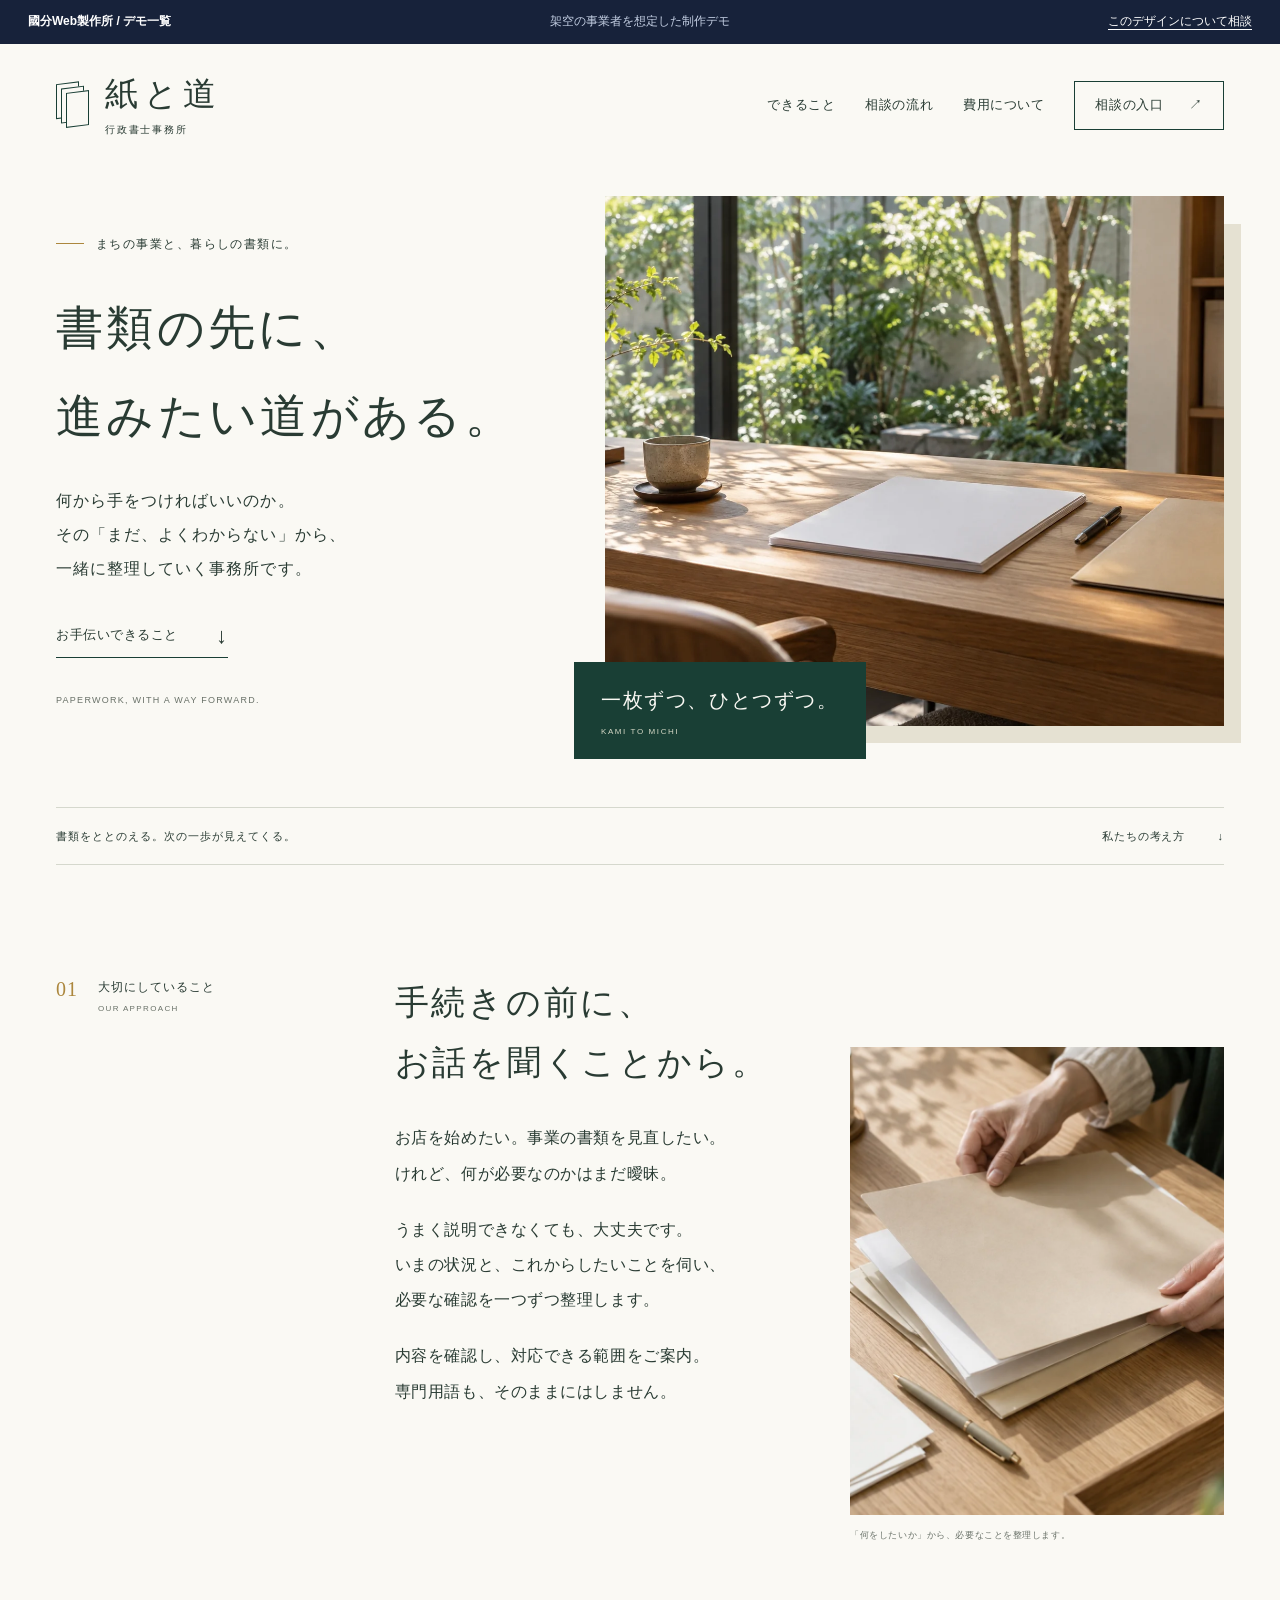
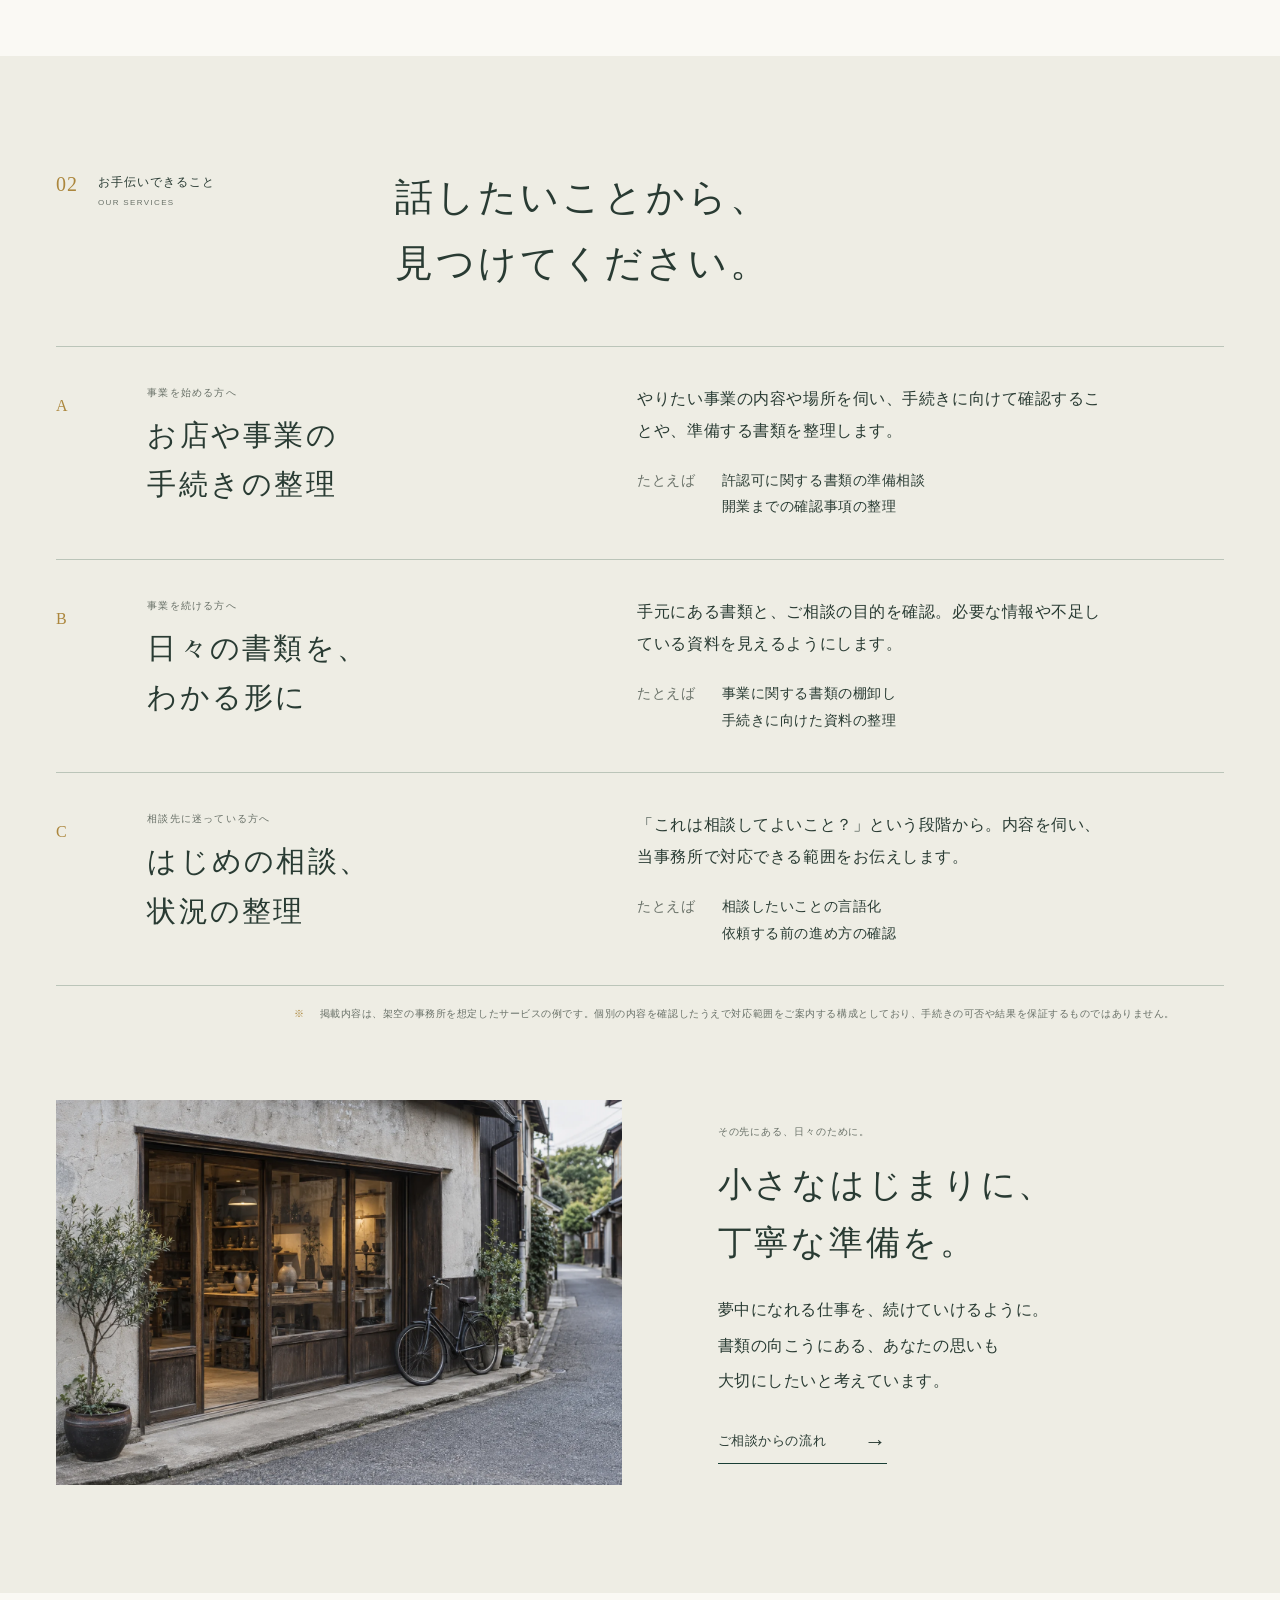
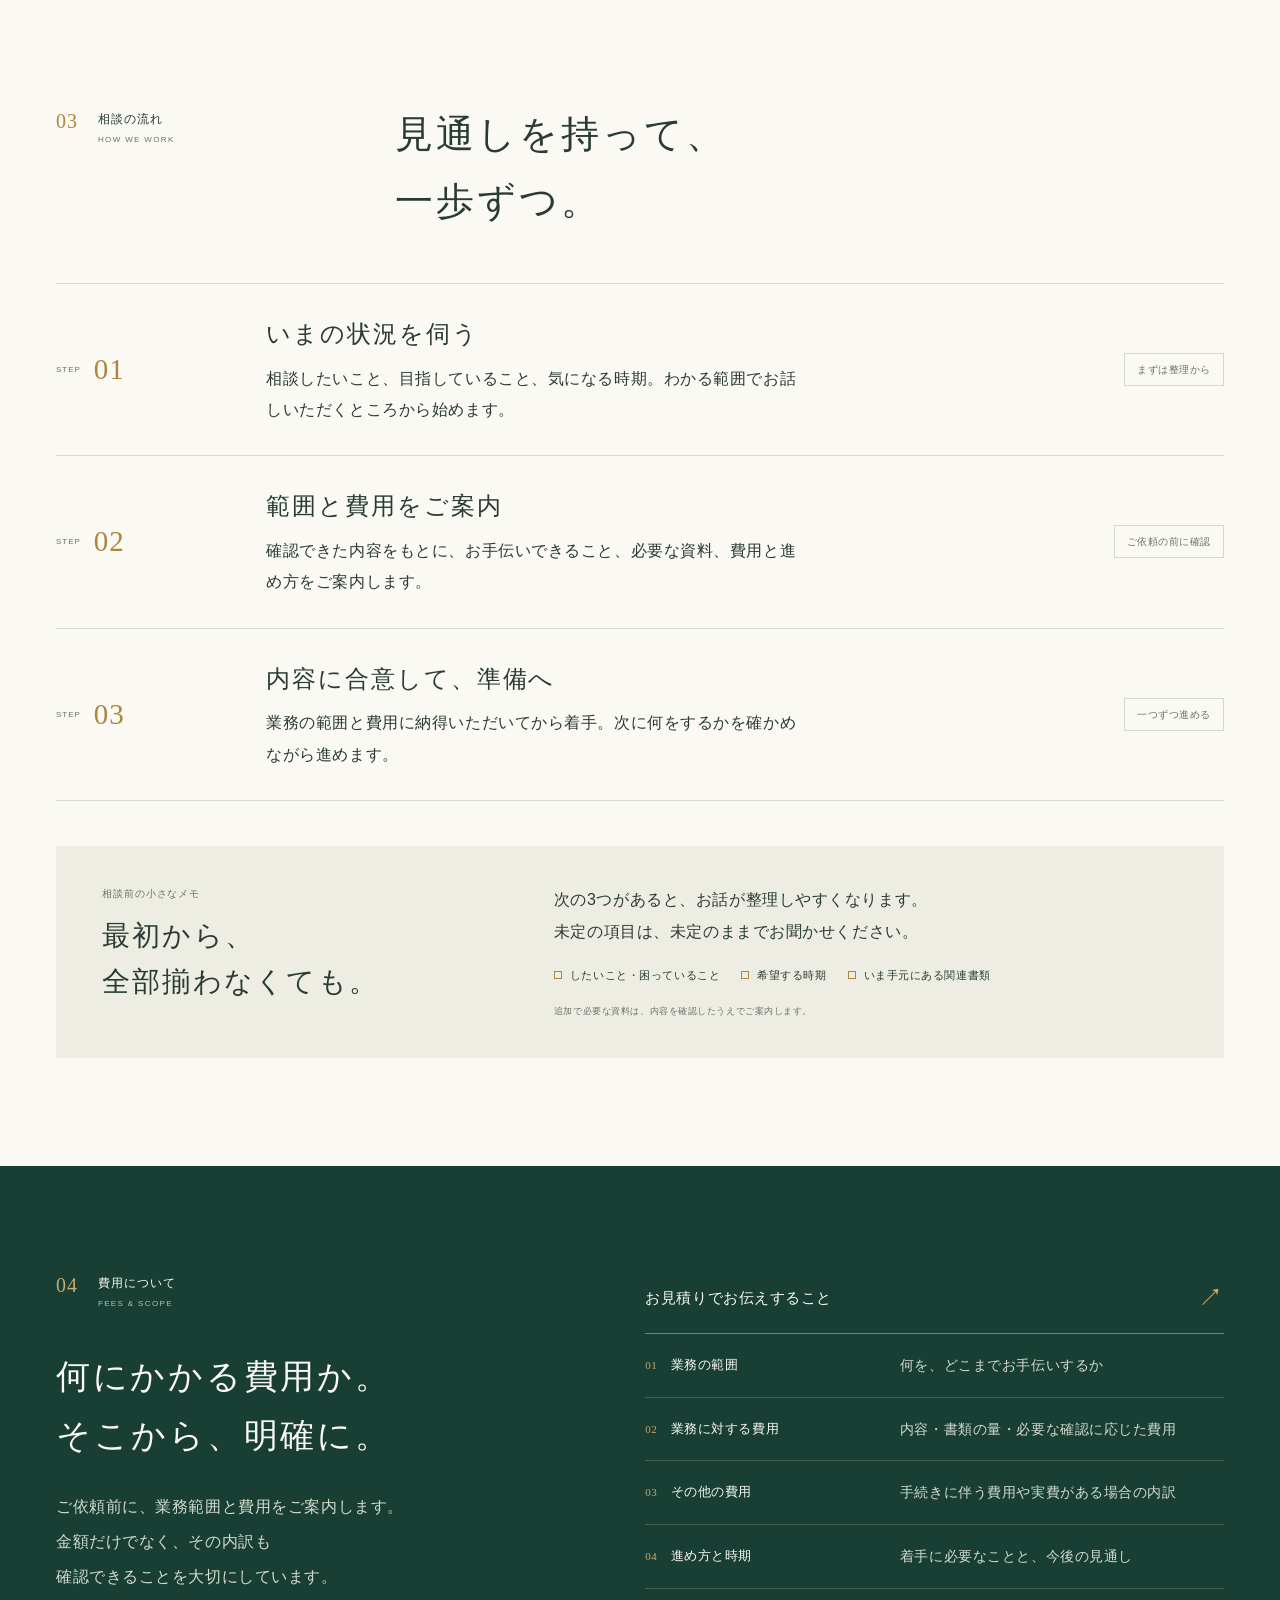
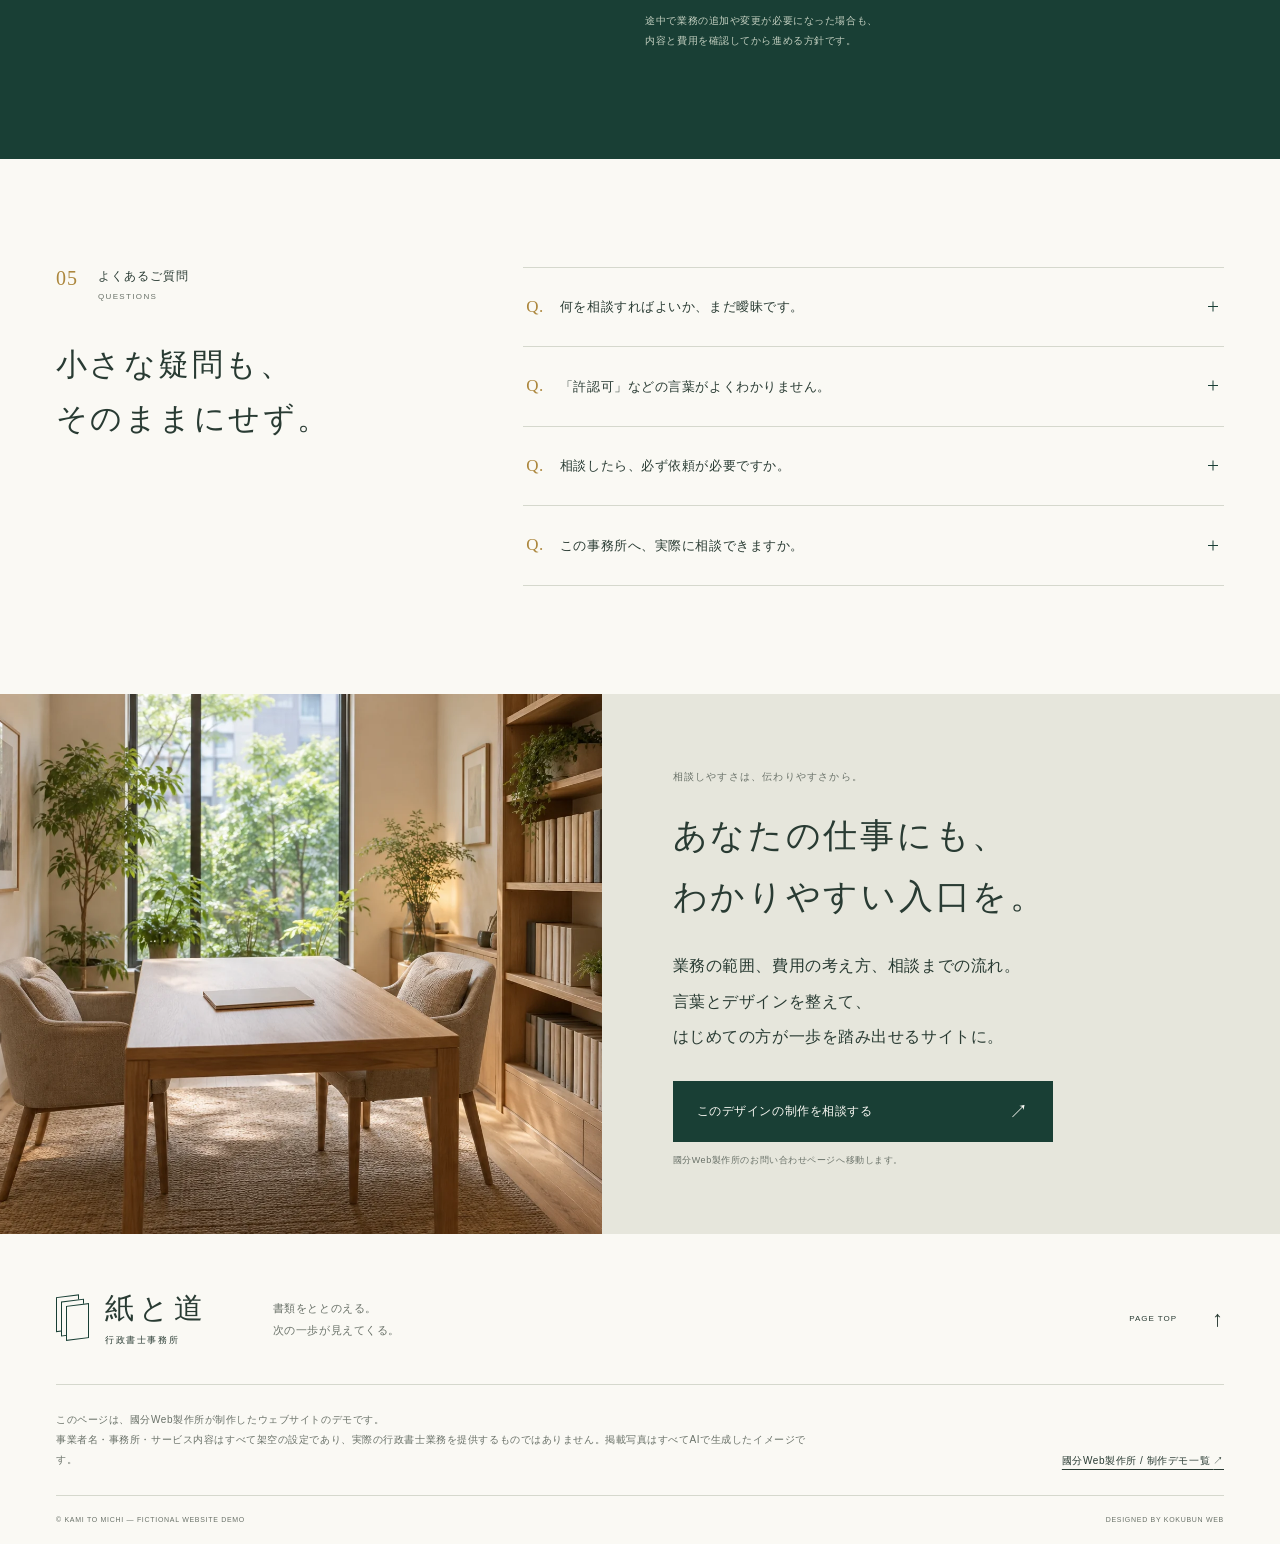
==== demos/legal/index.html @ 6a04f7fc "Add four industry demo sites and portfolio collection" ====
<!doctype html>
<html lang="ja">
<head>
  <meta charset="utf-8">
  <meta name="viewport" content="width=device-width, initial-scale=1">
  <meta name="robots" content="noindex,follow">
  <meta name="description" content="架空の行政書士事務所「紙と道」を想定した、國分Web製作所のウェブサイト制作デモ。業務の範囲、準備、費用、相談の流れを丁寧に伝えるデザインです。">
  <meta name="theme-color" content="#193f35">
  <title>紙と道 行政書士事務所｜制作デモ</title>
  <link rel="icon" href="../../favicon.svg" type="image/svg+xml">
  <link rel="stylesheet" href="../demo.css">
  <link rel="stylesheet" href="style.css">
</head>
<body>
  <a class="skip-link" href="#main">本文へ移動</a>
  <aside class="demo-notice" aria-label="制作デモの案内"><a href="../../index.html#demos">國分Web製作所 / デモ一覧</a><span>架空の事業者を想定した制作デモ</span><a href="../../contact.html?demo=legal">このデザインについて相談</a></aside>
  <header class="site-header wrap">
    <a class="brand" href="#" aria-label="紙と道 行政書士事務所 トップ">
      <span class="brand-mark" aria-hidden="true"><i></i><i></i><i></i></span>
      <span><b>紙と道</b><small>行政書士事務所</small></span>
    </a>
    <nav aria-label="ページ内メニュー">
      <a href="#services">できること</a><a href="#flow">相談の流れ</a><a href="#fees">費用について</a><a class="nav-contact" href="#contact">相談の入口 <span aria-hidden="true">↗</span></a>
    </nav>
  </header>

  <main id="main">
    <section class="hero wrap" aria-labelledby="hero-title">
      <div class="hero-copy">
        <p class="eyebrow"><span></span> まちの事業と、暮らしの書類に。</p>
        <h1 id="hero-title">書類の先に、<br>進みたい道がある。</h1>
        <p class="hero-description">何から手をつければいいのか。<br>その「まだ、よくわからない」から、<br>一緒に整理していく事務所です。</p>
        <a class="text-link" href="#services">お手伝いできること <span aria-hidden="true">↓</span></a>
        <p class="hero-en">PAPERWORK, WITH A WAY FORWARD.</p>
      </div>
      <figure class="hero-photo">
        <img src="images/hero.webp" width="1536" height="1024" alt="緑を望む窓辺の相談机に、白紙の書類とペンが整えられている" fetchpriority="high">
        <figcaption><span>一枚ずつ、ひとつずつ。</span><small>KAMI TO MICHI</small></figcaption>
      </figure>
      <div class="hero-bottom"><span>書類をととのえる。次の一歩が見えてくる。</span><a href="#approach">私たちの考え方 <span aria-hidden="true">↓</span></a></div>
    </section>

    <section class="approach section wrap" id="approach" aria-labelledby="approach-title">
      <div class="section-label"><span class="number">01</span><span>大切にしていること<small>OUR APPROACH</small></span></div>
      <div class="approach-main">
        <h2 id="approach-title">手続きの前に、<br>お話を聞くことから。</h2>
        <div class="approach-text"><p>お店を始めたい。事業の書類を見直したい。<br class="desktop-br">けれど、何が必要なのかはまだ曖昧。</p><p>うまく説明できなくても、大丈夫です。<br>いまの状況と、これからしたいことを伺い、<br class="desktop-br">必要な確認を一つずつ整理します。</p><p>内容を確認し、対応できる範囲をご案内。<br class="desktop-br">専門用語も、そのままにはしません。</p></div>
      </div>
      <figure class="hands-photo"><img src="images/hands.webp" width="1536" height="1024" alt="相談机で無地のファイルを一つずつ整理する手元" loading="lazy"><figcaption>「何をしたいか」から、必要なことを整理します。</figcaption></figure>
    </section>

    <section class="services section" id="services" aria-labelledby="services-title">
      <div class="wrap">
        <div class="section-top"><div class="section-label"><span class="number">02</span><span>お手伝いできること<small>OUR SERVICES</small></span></div><h2 id="services-title">話したいことから、<br>見つけてください。</h2></div>
        <div class="service-list">
          <article class="service-row"><span class="service-index">A</span><div class="service-heading"><p>事業を始める方へ</p><h3>お店や事業の<br>手続きの整理</h3></div><div class="service-detail"><p>やりたい事業の内容や場所を伺い、手続きに向けて確認することや、準備する書類を整理します。</p><dl><dt>たとえば</dt><dd>許認可に関する書類の準備相談<br>開業までの確認事項の整理</dd></dl></div></article>
          <article class="service-row"><span class="service-index">B</span><div class="service-heading"><p>事業を続ける方へ</p><h3>日々の書類を、<br>わかる形に</h3></div><div class="service-detail"><p>手元にある書類と、ご相談の目的を確認。必要な情報や不足している資料を見えるようにします。</p><dl><dt>たとえば</dt><dd>事業に関する書類の棚卸し<br>手続きに向けた資料の整理</dd></dl></div></article>
          <article class="service-row"><span class="service-index">C</span><div class="service-heading"><p>相談先に迷っている方へ</p><h3>はじめの相談、<br>状況の整理</h3></div><div class="service-detail"><p>「これは相談してよいこと？」という段階から。内容を伺い、当事務所で対応できる範囲をお伝えします。</p><dl><dt>たとえば</dt><dd>相談したいことの言語化<br>依頼する前の進め方の確認</dd></dl></div></article>
        </div>
        <div class="scope-note"><span aria-hidden="true">※</span><p>掲載内容は、架空の事務所を想定したサービスの例です。個別の内容を確認したうえで対応範囲をご案内する構成としており、手続きの可否や結果を保証するものではありません。</p></div>
        <div class="business-story"><figure><img src="images/atelier.webp" width="1536" height="1024" alt="木の扉と鉢植えのある、小さな工房をイメージした店舗外観" loading="lazy"></figure><div><p class="eyebrow">その先にある、日々のために。</p><h3>小さなはじまりに、<br>丁寧な準備を。</h3><p>夢中になれる仕事を、続けていけるように。<br>書類の向こうにある、あなたの思いも<br>大切にしたいと考えています。</p><a class="text-link" href="#flow">ご相談からの流れ <span aria-hidden="true">→</span></a></div></div>
      </div>
    </section>

    <section class="flow section wrap" id="flow" aria-labelledby="flow-title">
      <div class="section-top"><div class="section-label"><span class="number">03</span><span>相談の流れ<small>HOW WE WORK</small></span></div><h2 id="flow-title">見通しを持って、<br>一歩ずつ。</h2></div>
      <ol class="flow-list">
        <li><span class="step">STEP <b>01</b></span><div><h3>いまの状況を伺う</h3><p>相談したいこと、目指していること、気になる時期。わかる範囲でお話しいただくところから始めます。</p></div><span class="step-tag">まずは整理から</span></li>
        <li><span class="step">STEP <b>02</b></span><div><h3>範囲と費用をご案内</h3><p>確認できた内容をもとに、お手伝いできること、必要な資料、費用と進め方をご案内します。</p></div><span class="step-tag">ご依頼の前に確認</span></li>
        <li><span class="step">STEP <b>03</b></span><div><h3>内容に合意して、準備へ</h3><p>業務の範囲と費用に納得いただいてから着手。次に何をするかを確かめながら進めます。</p></div><span class="step-tag">一つずつ進める</span></li>
      </ol>
      <div class="preparation"><div><span class="small-label">相談前の小さなメモ</span><h3>最初から、<br>全部揃わなくても。</h3></div><div><p>次の3つがあると、お話が整理しやすくなります。<br>未定の項目は、未定のままでお聞かせください。</p><ul><li>したいこと・困っていること</li><li>希望する時期</li><li>いま手元にある関連書類</li></ul><small>追加で必要な資料は、内容を確認したうえでご案内します。</small></div></div>
    </section>

    <section class="fees section" id="fees" aria-labelledby="fees-title"><div class="wrap fees-layout">
      <div class="fees-intro"><div class="section-label"><span class="number">04</span><span>費用について<small>FEES &amp; SCOPE</small></span></div><h2 id="fees-title">何にかかる費用か。<br>そこから、明確に。</h2><p>ご依頼前に、業務範囲と費用をご案内します。<br>金額だけでなく、その内訳も<br>確認できることを大切にしています。</p></div>
      <div class="estimate"><p class="estimate-heading">お見積りでお伝えすること<span aria-hidden="true">↗</span></p><dl><div><dt><span>01</span> 業務の範囲</dt><dd>何を、どこまでお手伝いするか</dd></div><div><dt><span>02</span> 業務に対する費用</dt><dd>内容・書類の量・必要な確認に応じた費用</dd></div><div><dt><span>03</span> その他の費用</dt><dd>手続きに伴う費用や実費がある場合の内訳</dd></div><div><dt><span>04</span> 進め方と時期</dt><dd>着手に必要なことと、今後の見通し</dd></div></dl><p class="estimate-footnote">途中で業務の追加や変更が必要になった場合も、<br class="desktop-br">内容と費用を確認してから進める方針です。</p></div>
    </div></section>

    <section class="faq section wrap" aria-labelledby="faq-title"><div><div class="section-label"><span class="number">05</span><span>よくあるご質問<small>QUESTIONS</small></span></div><h2 id="faq-title">小さな疑問も、<br>そのままにせず。</h2></div><div class="faq-list">
      <details><summary><span class="q">Q.</span> 何を相談すればよいか、まだ曖昧です。<span class="plus" aria-hidden="true"></span></summary><p>「こんなことをしたい」「この書類が気になっている」など、わかる範囲の言葉から伺う想定です。内容を一緒に整理し、対応できる範囲をご案内します。</p></details>
      <details><summary><span class="q">Q.</span> 「許認可」などの言葉がよくわかりません。<span class="plus" aria-hidden="true"></span></summary><p>このサイトでは、事業などに関わる行政の許可や認可をまとめて「許認可」と表現しています。相談時には用語を言い換えながら、ご相談内容とどう関わるかを説明する想定です。</p></details>
      <details><summary><span class="q">Q.</span> 相談したら、必ず依頼が必要ですか。<span class="plus" aria-hidden="true"></span></summary><p>業務範囲と費用を確認してから、ご依頼を検討いただく流れを想定しています。相談の条件についても、受付時に明示する設計です。</p></details>
      <details><summary><span class="q">Q.</span> この事務所へ、実際に相談できますか。<span class="plus" aria-hidden="true"></span></summary><p>「紙と道 行政書士事務所」はウェブサイトの制作例として設定した架空の事業者です。実際の業務相談は受け付けていません。同様のウェブサイトの制作は、<a href="../../contact.html?demo=legal">國分Web製作所へご相談ください</a>。</p></details>
    </div></section>

    <section class="contact" id="contact" aria-labelledby="contact-title"><div class="contact-photo"><img src="images/room.webp" width="1536" height="1024" alt="木の家具、リネンの椅子、植物を配した落ち着いた相談室のイメージ" loading="lazy"></div><div class="contact-copy"><p class="eyebrow">相談しやすさは、伝わりやすさから。</p><h2 id="contact-title">あなたの仕事にも、<br>わかりやすい入口を。</h2><p>業務の範囲、費用の考え方、相談までの流れ。<br>言葉とデザインを整えて、<br>はじめての方が一歩を踏み出せるサイトに。</p><a class="contact-button" href="../../contact.html?demo=legal">このデザインの制作を相談する <span aria-hidden="true">↗</span></a><small>國分Web製作所のお問い合わせページへ移動します。</small></div></section>
  </main>

  <footer class="site-footer wrap"><div class="footer-top"><a class="brand" href="#"><span class="brand-mark" aria-hidden="true"><i></i><i></i><i></i></span><span><b>紙と道</b><small>行政書士事務所</small></span></a><p>書類をととのえる。<br>次の一歩が見えてくる。</p><a class="back-top" href="#">PAGE TOP <span aria-hidden="true">↑</span></a></div><div class="demo-disclosure"><p>このページは、國分Web製作所が制作したウェブサイトのデモです。<br>事業者名・事務所・サービス内容はすべて架空の設定であり、実際の行政書士業務を提供するものではありません。掲載写真はすべてAIで生成したイメージです。</p><a href="../../index.html#demos">國分Web製作所 / 制作デモ一覧 <span aria-hidden="true">↗</span></a></div><div class="copyright"><span>© KAMI TO MICHI — FICTIONAL WEBSITE DEMO</span><span>DESIGNED BY KOKUBUN WEB</span></div></footer>
</body>
</html>
---- demos/demo.css ----
.demo-notice { box-sizing: border-box; position: relative; z-index: 100; display: flex; align-items: center; justify-content: space-between; gap: 16px; min-height: 44px; padding: 9px 28px; background: #17223a; color: #eef3ff; font: 400 12px/1.6 "Noto Sans JP", sans-serif; letter-spacing: 0; }
.demo-notice a { color: #fff; text-decoration: none; border: 0; }
.demo-notice a:first-child { font-weight: 600; }
.demo-notice a:last-child { text-decoration: underline; text-underline-offset: 4px; }
.demo-notice a:focus-visible { outline: 2px solid white; outline-offset: 4px; }
.demo-notice > span { color: #c4cfe3; }
@media (max-width: 760px) {
  .demo-notice { display: grid; grid-template-columns: 1fr auto; gap: 3px 12px; padding: 9px 18px; }
  .demo-notice > span { grid-row: 2; grid-column: 1 / -1; font-size: 11px; }
  .demo-notice a:last-child { font-size: 11px; }
}
@media (prefers-reduced-motion: reduce) { html { scroll-behavior: auto !important; } }
---- demos/legal/style.css ----
@charset "UTF-8";
:root{--green:#193f35;--paper:#faf9f4;--cream:#eeede4;--ink:#293b33;--muted:#697168;--ochre:#ac873d;--line:#d5d8cd;--serif:"Yu Mincho","Hiragino Mincho ProN","Noto Serif JP",serif;--sans:"Hiragino Kaku Gothic ProN","Yu Gothic",Meiryo,sans-serif}
*{box-sizing:border-box}html{scroll-behavior:smooth;scroll-padding-top:28px}body{margin:0;background:var(--paper);color:var(--ink);font-family:var(--sans);font-size:16px;line-height:1.9;letter-spacing:.035em;-webkit-font-smoothing:antialiased}a{color:inherit;text-decoration:none}button,a,summary{-webkit-tap-highlight-color:transparent}a:focus-visible,summary:focus-visible{outline:2px solid var(--ochre);outline-offset:7px}img{display:block;width:100%;height:auto}figure,h1,h2,h3,p{margin:0}h1,h2,h3{font-weight:500}ul,ol,dl,dd{margin:0;padding:0}h1,h2,h3{font-family:var(--serif);font-feature-settings:"palt"}h2{font-size:38px;line-height:1.75;letter-spacing:.08em}h3{font-size:26px;line-height:1.7;letter-spacing:.08em}.wrap{width:min(1248px,calc(100% - 112px));margin-inline:auto}.section{padding-block:108px}.skip-link{position:fixed;top:-100px;left:16px;z-index:100;background:var(--green);color:white;padding:10px 20px}.skip-link:focus{top:12px}.site-header{display:flex;align-items:center;justify-content:space-between;gap:30px;padding-block:31px 32px}.brand{display:inline-flex;gap:14px;align-items:center;flex-shrink:0}.brand b{display:block;font-family:var(--serif);font-size:33px;font-weight:500;line-height:1.2;letter-spacing:.17em}.brand small{display:block;font-size:10px;letter-spacing:.18em;margin-top:8px;line-height:1.4}.brand-mark{position:relative;width:35px;height:47px;display:block;transform:skewY(-7deg)}.brand-mark i{display:block;position:absolute;width:23px;height:35px;border:1px solid var(--green);background:var(--paper);left:0;top:0}.brand-mark i:nth-child(2){left:5px;top:5px}.brand-mark i:nth-child(3){left:10px;top:10px}.site-header nav{display:flex;align-items:center;gap:30px;font-size:13px;white-space:nowrap}.site-header nav a:not(.nav-contact){padding-block:12px;border-bottom:1px solid transparent}.site-header nav a:hover{border-color:var(--green)}.nav-contact{border:1px solid var(--green);padding:11px 20px}.nav-contact span{margin-left:22px}.nav-contact:hover{background:var(--green);color:var(--paper)}.hero{display:grid;grid-template-columns:47% 53%;position:relative;padding-top:27px}.hero-copy{padding:37px 0 0;position:relative;z-index:1}.eyebrow{font-size:12px;letter-spacing:.12em}.hero .eyebrow{display:flex;gap:12px;align-items:center}.hero .eyebrow span{height:1px;background:var(--ochre);width:28px}h1{font-size:clamp(34px,3.7vw,54px);line-height:1.85;letter-spacing:.07em;margin:30px -32px 23px 0}.hero-description{font-size:15px;line-height:2.15;letter-spacing:.065em}.text-link{display:inline-flex;gap:38px;align-items:center;padding:12px 0 10px;border-bottom:1px solid var(--green);font-size:13px;line-height:1.6}.text-link span{font-size:22px;line-height:1;transition:transform .2s}.text-link:hover span{transform:translate(3px,0)}.hero .text-link{margin-top:26px}.hero-en{color:var(--muted);font-size:9px;letter-spacing:.14em;margin-top:34px}.hero-photo{position:relative;margin-bottom:46px}.hero-photo:before{content:"";position:absolute;inset:28px -17px -17px 25px;background:#e5e1d2;z-index:-1}.hero-photo>img{height:530px;object-fit:cover;object-position:center}.hero-photo figcaption{position:absolute;background:var(--green);color:var(--paper);left:-31px;bottom:-33px;padding:19px 27px;min-width:230px}.hero-photo figcaption span{display:block;font-family:var(--serif);font-size:20px;letter-spacing:.08em}.hero-photo figcaption small{display:block;font-size:8px;letter-spacing:.2em;margin-top:5px;color:#d5d8c6}.hero-bottom{grid-column:1/-1;display:flex;align-items:center;justify-content:space-between;border-block:1px solid var(--line);margin-top:35px;padding-block:18px;font-size:11px;letter-spacing:.09em}.hero-bottom a{display:flex;gap:32px;align-items:center}.hero-bottom a:hover{color:var(--ochre)}.section-label{display:flex;gap:20px;align-items:flex-start;font-size:12px;line-height:1.6;letter-spacing:.08em}.number{font-family:Georgia,serif;font-size:20px;font-weight:400;color:var(--ochre);line-height:1.15}.section-label small{display:block;font-size:8px;letter-spacing:.17em;margin-top:5px;color:var(--muted)}.approach{display:grid;grid-template-columns:29% 39% 32%;gap:0}.approach>.section-label{grid-column:1;grid-row:1;align-self:start;padding-top:5px}.approach-main{grid-column:2;grid-row:1;padding-right:34px}.approach h2{font-size:34px}.approach-text{margin-top:28px;font-size:14px;line-height:2.2}.approach-text p+p{margin-top:21px}.hands-photo{grid-column:3;align-self:end;margin:74px 0 5px}.hands-photo img{aspect-ratio:4/5;object-fit:cover;object-position:52% center}.hands-photo figcaption{font-size:9px;line-height:1.8;margin-top:12px;color:var(--muted)}.section-top{display:grid;grid-template-columns:29% 71%;align-items:start;margin-bottom:49px}.section-top .section-label{padding-top:9px}.services{background:var(--cream);position:relative}.service-list{border-top:1px solid #bbc5b9}.service-row{display:grid;grid-template-columns:8% 43% 49%;padding:36px 28px 39px 0;border-bottom:1px solid #bbc5b9;align-items:start}.service-index{font-family:Georgia,serif;font-size:16px;color:var(--ochre);padding-top:8px}.service-heading>p{font-size:10px;color:var(--muted);margin-bottom:9px;letter-spacing:.12em}.service-heading h3{font-size:29px;line-height:1.7}.service-detail>p{font-size:14px;line-height:2;max-width:480px}.service-detail dl{display:flex;gap:26px;margin-top:20px;font-size:12px}.service-detail dt{color:var(--muted);white-space:nowrap}.service-detail dd{line-height:1.9}.scope-note{display:flex;gap:15px;font-size:10px;color:var(--muted);line-height:1.9;margin-top:18px;max-width:930px;margin-left:auto}.scope-note>span{color:var(--ochre)}.business-story{display:grid;grid-template-columns:51% 49%;gap:0;margin-top:77px;align-items:center}.business-story figure{padding-right:30px}.business-story img{aspect-ratio:1.47;object-fit:cover}.business-story>div{padding:20px 0 20px 66px}.business-story .eyebrow{font-size:10px;letter-spacing:.09em;color:var(--muted)}.business-story h3{font-size:34px;margin:15px 0 21px}.business-story>div>p:not(.eyebrow){font-size:13px;line-height:2.2}.business-story .text-link{margin-top:21px}.flow-list{list-style:none;border-top:1px solid var(--line)}.flow-list li{display:grid;grid-template-columns:18% 60% 22%;align-items:center;padding:30px 0;border-bottom:1px solid var(--line)}.step{font-size:8px;letter-spacing:.12em;display:flex;align-items:center;gap:13px;color:var(--muted)}.step b{font-family:Georgia,serif;font-size:29px;font-weight:400;color:var(--ochre)}.flow-list h3{font-size:24px;margin-bottom:8px}.flow-list p{font-size:13px;max-width:570px;padding-right:25px;line-height:1.95}.step-tag{display:block;justify-self:end;font-size:10px;padding:6px 12px;border:1px solid var(--line);color:var(--muted)}.preparation{margin-top:45px;background:var(--cream);padding:38px 46px;display:grid;grid-template-columns:42% 58%}.small-label{display:block;font-size:10px;letter-spacing:.09em;color:var(--muted);margin-bottom:10px}.preparation h3{font-size:28px;line-height:1.65}.preparation p{font-size:12px;line-height:2}.preparation ul{list-style:none;margin-top:17px;display:flex;flex-wrap:wrap;gap:6px 21px;font-size:11px}.preparation li{padding-left:16px;position:relative}.preparation li:before{content:"";width:6px;height:6px;border:1px solid var(--ochre);position:absolute;left:0;top:6px}.preparation small{display:block;margin-top:17px;font-size:9px;color:var(--muted)}.fees{background:var(--green);color:var(--paper)}.fees-layout{display:grid;grid-template-columns:49% 51%;gap:0}.fees .section-label small{color:#b4c2b3}.fees .number{color:#c7aa6c}.fees h2{margin-top:36px;font-size:34px}.fees-intro>p{font-size:13px;color:#d3dbcd;line-height:2.2;margin-top:23px}.estimate{padding:10px 0 0 17px}.estimate-heading{font-size:15px;display:flex;justify-content:space-between;align-items:center;border-bottom:1px solid #708576;padding-bottom:21px}.estimate-heading>span{color:#cbb079;font-size:25px;line-height:1}.estimate dl>div{padding:18px 0;border-bottom:1px solid #486052;display:grid;grid-template-columns:44% 56%;gap:0;align-items:center}.estimate dt{font-size:13px}.estimate dt span{font-family:Georgia,serif;color:#c7aa6c;font-size:11px;margin-right:9px}.estimate dd{font-size:11px;color:#d3dbcd;line-height:1.9}.estimate-footnote{font-size:10px;line-height:2;color:#c3cfc0;margin-top:22px}.faq{display:grid;grid-template-columns:40% 60%;gap:0}.faq h2{font-size:31px;margin-top:34px}.faq-list{border-top:1px solid var(--line);padding-top:0}.faq-list details{border-bottom:1px solid var(--line)}.faq-list summary{cursor:pointer;list-style:none;display:flex;align-items:center;gap:16px;padding:24px 3px;font-size:13px;line-height:1.8}.faq-list summary::-webkit-details-marker{display:none}.faq-list .q{font-family:Georgia,serif;font-size:17px;color:var(--ochre);flex-shrink:0}.plus{display:block;flex-shrink:0;width:16px;height:16px;margin-left:auto;position:relative}.plus:before,.plus:after{content:"";position:absolute;background:var(--green);height:1px;width:10px;top:7px;left:3px}.plus:after{transform:rotate(90deg)}details[open] .plus:after{transform:rotate(0)}.faq-list details>p{font-size:12px;line-height:2;padding:0 30px 23px 39px;color:#59665c}.faq-list details>p a{text-decoration:underline;text-underline-offset:3px}.contact{display:grid;grid-template-columns:47% 53%;background:#e6e6dc}.contact-photo img{height:100%;object-fit:cover;min-height:500px}.contact-copy{padding:73px max(56px,calc((100vw - 1248px)/2)) 66px 71px}.contact .eyebrow{font-size:10px;color:var(--muted)}.contact h2{font-size:34px;margin-block:19px 21px;line-height:1.8}.contact-copy>p:not(.eyebrow){font-size:13px;line-height:2.2}.contact-button{display:flex;justify-content:space-between;align-items:center;gap:20px;margin-top:27px;padding:18px 23px;background:var(--green);color:var(--paper);font-size:12px;max-width:380px;border:1px solid var(--green);transition:background .2s,color .2s}.contact-button span{font-size:19px;line-height:1}.contact-button:hover{background:var(--paper);color:var(--green)}.contact-copy>small{display:block;font-size:9px;color:var(--muted);margin-top:10px;line-height:1.8}.site-footer{padding-top:57px}.footer-top{display:flex;align-items:center;gap:65px}.footer-top .brand b{font-size:29px}.footer-top .brand small{font-size:9px}.footer-top>p{font-size:11px;line-height:2;color:var(--muted)}.back-top{margin-left:auto;font-size:8px;letter-spacing:.12em;display:flex;gap:35px;align-items:center}.back-top span{font-size:22px}.demo-disclosure{margin-top:38px;padding-block:25px;border-top:1px solid var(--line);display:flex;align-items:flex-end;gap:40px;justify-content:space-between}.demo-disclosure p{font-size:10px;line-height:2;max-width:770px;color:var(--muted)}.demo-disclosure>a{font-size:10px;flex-shrink:0;text-decoration:underline;text-underline-offset:5px}.copyright{border-top:1px solid var(--line);padding-block:17px;display:flex;justify-content:space-between;gap:20px;font-size:7px;letter-spacing:.1em;color:var(--muted)}
@media(min-width:1600px){.hero-photo>img{height:550px}.hero-copy{padding-top:40px}}
@media(max-width:1100px){.wrap{width:calc(100% - 64px)}.site-header nav{gap:20px;font-size:11px}.nav-contact{padding-inline:15px}.nav-contact span{margin-left:12px}.hero-copy{padding-top:24px}h1{font-size:42px}.hero-photo>img{height:510px}.hero .eyebrow{font-size:10px}.approach{grid-template-columns:24% 43% 33%}.approach h2{font-size:30px}.approach-text{font-size:12px}.section-top{grid-template-columns:24% 76%}.business-story>div{padding-left:40px}.contact-copy{padding:65px 32px 60px 40px}.contact h2{font-size:30px}.demo-disclosure{gap:25px}.demo-disclosure p{max-width:650px}.desktop-br{display:none}}
@media(max-width:800px){.wrap{width:calc(100% - 48px)}.site-header{padding-block:25px;gap:20px}.brand b{font-size:29px}.brand small{font-size:9px}.brand-mark{transform:scale(.9) skewY(-7deg);transform-origin:left center;width:31px}.site-header nav{gap:0}.site-header nav>a:not(.nav-contact){display:none}.nav-contact{font-size:11px;padding:10px 13px}.hero{grid-template-columns:48% 52%;padding-top:18px}.hero-copy{padding-top:14px}.hero .eyebrow{font-size:8px;letter-spacing:.02em;gap:8px}.hero .eyebrow span{width:15px}h1{font-size:32px;letter-spacing:.01em;margin-top:25px;margin-bottom:18px}.hero-description{font-size:12px;line-height:2.1;letter-spacing:0}.hero .text-link{font-size:11px;gap:27px;margin-top:19px}.hero-en{font-size:7px;margin-top:30px;letter-spacing:.05em}.hero-photo>img{height:435px}.hero-photo:before{inset:20px -10px -12px 20px}.hero-photo figcaption{left:-18px;bottom:-24px;padding:16px 19px;min-width:195px}.hero-photo figcaption span{font-size:16px}.hero-photo figcaption small{font-size:7px}.hero-bottom{font-size:9px;margin-top:20px}.hero-bottom a{gap:15px}.section{padding-block:74px}.approach{grid-template-columns:55% 45%}.approach>.section-label{grid-column:1/-1;grid-row:1;margin-bottom:30px}.approach-main{grid-column:1;grid-row:2;padding-right:28px}.approach h2{font-size:30px}.hands-photo{grid-column:2;grid-row:2;margin-top:45px;align-self:center}.approach-text{font-size:12px}.section-top{grid-template-columns:1fr;gap:27px;margin-bottom:32px}.section-top .section-label{padding-top:0}h2{font-size:32px}.service-row{grid-template-columns:6% 43% 51%;padding:27px 0}.service-heading h3{font-size:23px}.service-heading>p{font-size:9px}.service-detail>p{font-size:12px}.service-detail dl{font-size:10px;gap:14px;margin-top:14px}.scope-note{font-size:9px}.business-story{margin-top:52px;grid-template-columns:49% 51%}.business-story figure{padding-right:0}.business-story img{aspect-ratio:.9}.business-story>div{padding:20px 0 20px 30px}.business-story h3{font-size:28px;margin-bottom:14px}.business-story>div>p:not(.eyebrow){font-size:11px}.business-story .eyebrow{font-size:9px}.business-story .text-link{font-size:11px;gap:20px}.flow-list li{grid-template-columns:16% 62% 22%;gap:0}.step{display:block;font-size:7px}.step b{display:block;line-height:1.4}.flow-list h3{font-size:21px}.flow-list p{font-size:11px}.step-tag{font-size:8px;padding:5px 7px}.preparation{padding:28px;grid-template-columns:40% 60%;gap:0}.preparation h3{font-size:24px}.preparation p{font-size:11px}.preparation ul{display:block;font-size:10px}.preparation li+li{margin-top:6px}.preparation small{font-size:8px}.fees-layout{grid-template-columns:1fr}.fees-intro>p{font-size:12px}.fees h2{font-size:31px;margin-top:25px}.estimate{padding:0;margin-top:40px}.estimate dl>div{grid-template-columns:40% 60%}.faq{grid-template-columns:1fr;gap:30px}.faq h2{font-size:29px;margin-top:25px}.faq-list summary{font-size:12px}.contact{grid-template-columns:43% 57%}.contact-copy{padding:45px 24px 43px 30px}.contact h2{font-size:26px;letter-spacing:.04em}.contact .eyebrow{font-size:8px}.contact-copy>p:not(.eyebrow){font-size:11px}.contact-button{font-size:10px;padding:16px 17px;gap:12px}.contact-copy>small{font-size:8px}.contact-photo img{min-height:420px}.footer-top{gap:35px}.footer-top>p{font-size:10px}.demo-disclosure{display:block}.demo-disclosure>a{display:inline-block;margin-top:17px;font-size:9px}}
@media(max-width:540px){.wrap{width:calc(100% - 40px)}.site-header{padding-block:21px;gap:10px}.brand{gap:9px}.brand b{font-size:26px}.brand small{font-size:8px;margin-top:6px}.brand-mark{width:27px;transform:scale(.8) skewY(-7deg)}.nav-contact{font-size:10px;padding:9px 11px;letter-spacing:.02em}.nav-contact span{margin-left:8px}.hero{display:flex;flex-direction:column;padding-top:19px}.hero-copy{padding-top:0}.hero .eyebrow{font-size:10px;gap:10px}.hero .eyebrow span{width:22px}h1{font-size:clamp(30px,8.7vw,44px);line-height:1.8;letter-spacing:.05em;margin:25px 0 18px}.hero-description{font-size:13px;line-height:2.05;letter-spacing:.025em}.hero .text-link{font-size:12px;margin-top:20px;padding-bottom:10px;gap:44px}.hero-en{font-size:7px;margin-top:24px;letter-spacing:.1em}.hero-photo{margin-top:28px;margin-right:10px;margin-bottom:30px}.hero-photo>img{height:auto;aspect-ratio:1.14;object-position:center}.hero-photo:before{inset:13px -10px -11px 15px}.hero-photo figcaption{left:-7px;bottom:-22px;min-width:198px;padding:14px 20px}.hero-photo figcaption span{font-size:16px}.hero-bottom{font-size:8px;line-height:1.9;margin-top:26px;padding:15px 0;gap:18px;align-items:center}.hero-bottom>span{max-width:174px}.hero-bottom a{white-space:nowrap;gap:9px}.section{padding-block:62px}.section-label{font-size:11px;gap:16px}.section-label small{font-size:7px;margin-top:4px}.number{font-size:18px}.approach{display:block}.approach>.section-label{margin-bottom:30px}.approach-main{padding-right:0}.approach h2{font-size:30px;line-height:1.7;letter-spacing:.06em}.approach-text{font-size:13px;line-height:2.1;margin-top:24px}.approach-text p+p{margin-top:17px}.hands-photo{margin:29px 0 0 56px}.hands-photo img{aspect-ratio:1.17;object-position:center}.hands-photo figcaption{font-size:8px;margin-top:9px}.section-top{gap:28px;margin-bottom:29px}h2{font-size:30px;line-height:1.7}.service-row{grid-template-columns:25px 1fr;padding-block:26px;gap:0}.service-index{grid-column:1;grid-row:1;font-size:14px;padding-top:2px}.service-heading{grid-column:2;grid-row:1}.service-heading>p{font-size:9px;margin-bottom:8px}.service-heading h3{font-size:24px;line-height:1.6}.service-heading h3 br{display:none}.service-detail{grid-column:2;grid-row:2;margin-top:17px}.service-detail>p{font-size:12px;line-height:1.95}.service-detail dl{font-size:10px;gap:21px;line-height:1.9;margin-top:14px}.scope-note{font-size:9px;gap:9px;margin-top:17px;line-height:1.85}.business-story{display:block;margin-top:39px}.business-story img{aspect-ratio:1.35}.business-story>div{padding:26px 0 0 24px;border-left:1px solid #c6cdbc;margin-top:23px}.business-story h3{font-size:29px;margin-top:12px;margin-bottom:17px}.business-story>div>p:not(.eyebrow){font-size:12px;line-height:2.1}.business-story .text-link{font-size:12px;margin-top:21px;gap:34px}.flow-list li{grid-template-columns:52px 1fr;align-items:start;position:relative;padding:26px 0 24px}.step{padding-top:4px;font-size:7px}.step b{font-size:27px}.flow-list h3{font-size:21px;margin-bottom:10px;letter-spacing:.055em}.flow-list p{font-size:12px;line-height:1.9;padding:0}.step-tag{grid-column:2;justify-self:start;margin-top:15px;font-size:8px;padding:3px 9px}.preparation{display:block;padding:27px 24px;margin-top:29px}.preparation h3{font-size:24px;line-height:1.55;margin-bottom:20px}.preparation h3 br{display:none}.small-label{font-size:9px;margin-bottom:10px}.preparation p{font-size:11px}.preparation ul{font-size:11px;margin-top:16px}.preparation li+li{margin-top:8px}.preparation small{font-size:9px;line-height:1.9;margin-top:16px}.fees h2{font-size:29px;line-height:1.7;margin-top:28px}.fees-intro>p{font-size:12px;line-height:2.15;margin-top:20px}.estimate{margin-top:34px}.estimate-heading{font-size:13px;padding-bottom:17px}.estimate-heading>span{font-size:22px}.estimate dl>div{grid-template-columns:1fr;padding-block:16px;gap:3px}.estimate dt{font-size:12px}.estimate dd{font-size:11px;padding-left:25px}.estimate-footnote{font-size:9px;line-height:2;margin-top:20px}.faq{gap:28px}.faq h2{font-size:29px}.faq-list summary{font-size:12px;padding:21px 0;gap:11px;letter-spacing:.02em}.faq-list .q{font-size:16px}.faq-list details>p{font-size:11px;padding:0 21px 20px 29px;line-height:2}.plus{margin-left:auto;width:13px}.contact{display:flex;flex-direction:column}.contact-photo{order:0;height:250px}.contact-photo img{height:100%;min-height:0;object-position:center 60%}.contact-copy{padding:36px 25px 43px}.contact .eyebrow{font-size:9px}.contact h2{font-size:30px;line-height:1.75;letter-spacing:.055em;margin-top:16px;margin-bottom:19px}.contact-copy>p:not(.eyebrow){font-size:12px;line-height:2.1}.contact-button{font-size:11px;padding:18px;margin-top:25px;max-width:none}.contact-copy>small{font-size:8px;line-height:1.8;margin-top:10px}.site-footer{padding-top:37px}.footer-top{display:grid;grid-template-columns:1fr auto;gap:18px}.footer-top .brand{grid-column:1;grid-row:1}.footer-top .brand b{font-size:26px}.footer-top .brand small{font-size:8px}.footer-top>p{grid-column:1;grid-row:2;font-size:10px;line-height:1.9;padding-left:37px}.back-top{grid-column:2;grid-row:1;font-size:7px;gap:16px}.back-top span{font-size:18px}.demo-disclosure{margin-top:24px;padding-block:21px}.demo-disclosure p{font-size:9px;line-height:1.95}.demo-disclosure>a{font-size:9px;margin-top:18px}.copyright{display:block;font-size:6px;line-height:1.9;padding-block:15px}.copyright span{display:block}.copyright span+span{margin-top:3px}}
@media(prefers-reduced-motion:reduce){html{scroll-behavior:auto}*,*:before,*:after{transition:none!important}}

/* Plain explanations should remain comfortable to read. */
.hero-description,.approach-text p,.service-detail>p,.business-story>div>p:not(.eyebrow),.flow-list p,.preparation p,.fees-intro>p,.faq-list details>p,.contact-copy>p:not(.eyebrow){font-size:16px}
.service-detail dl,.estimate dd{font-size:14px}
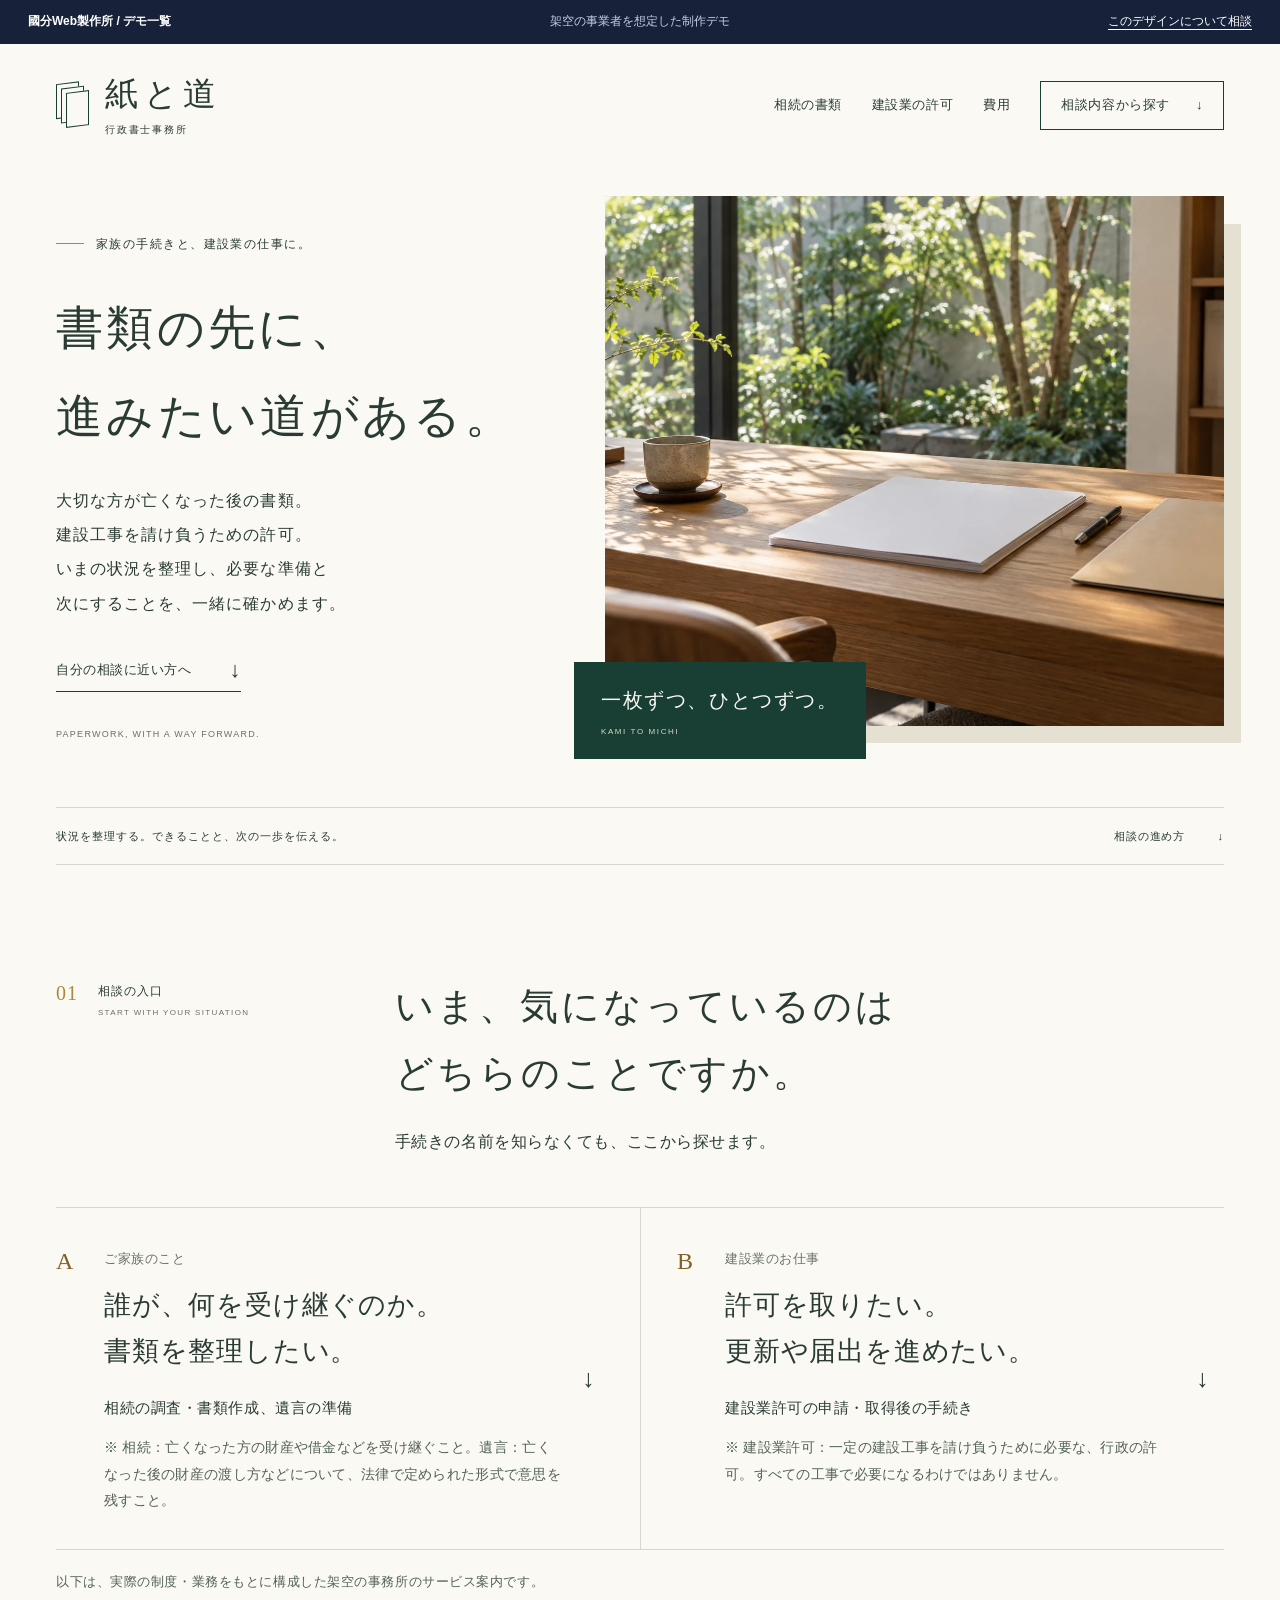
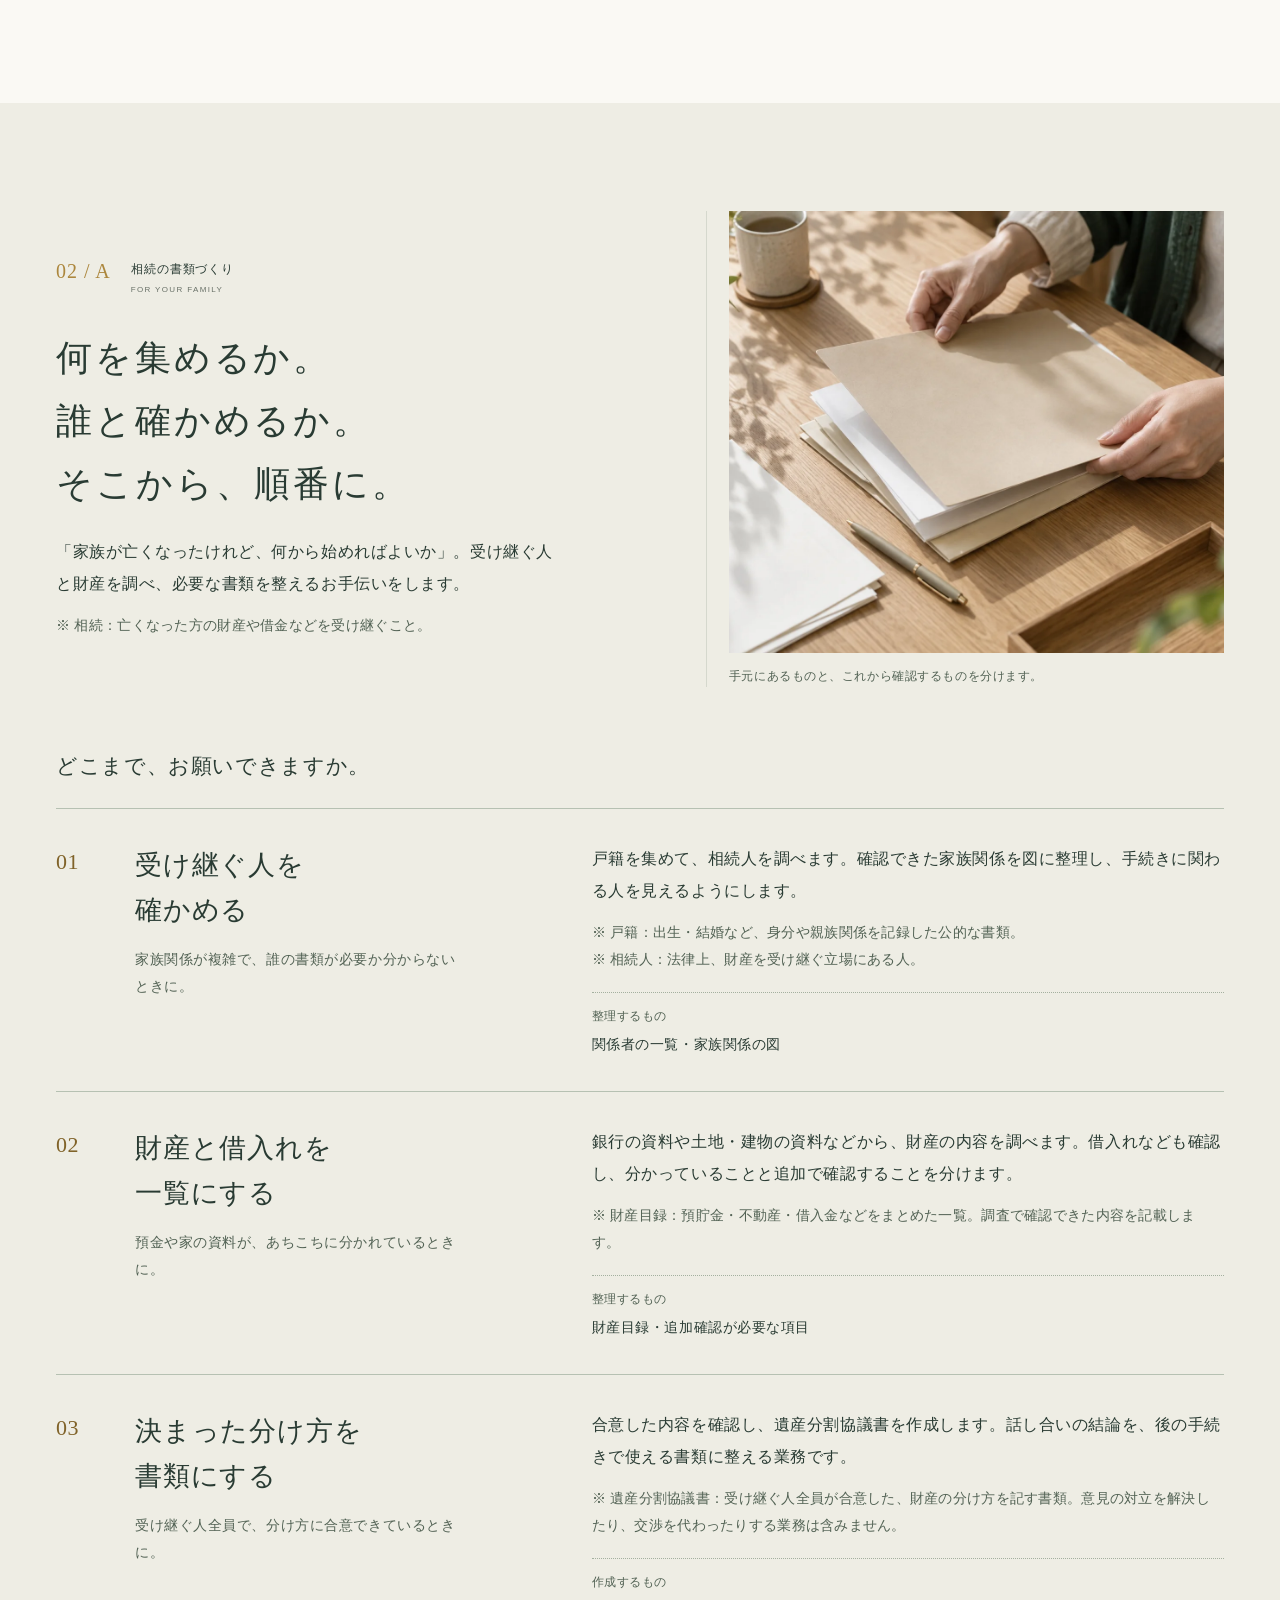
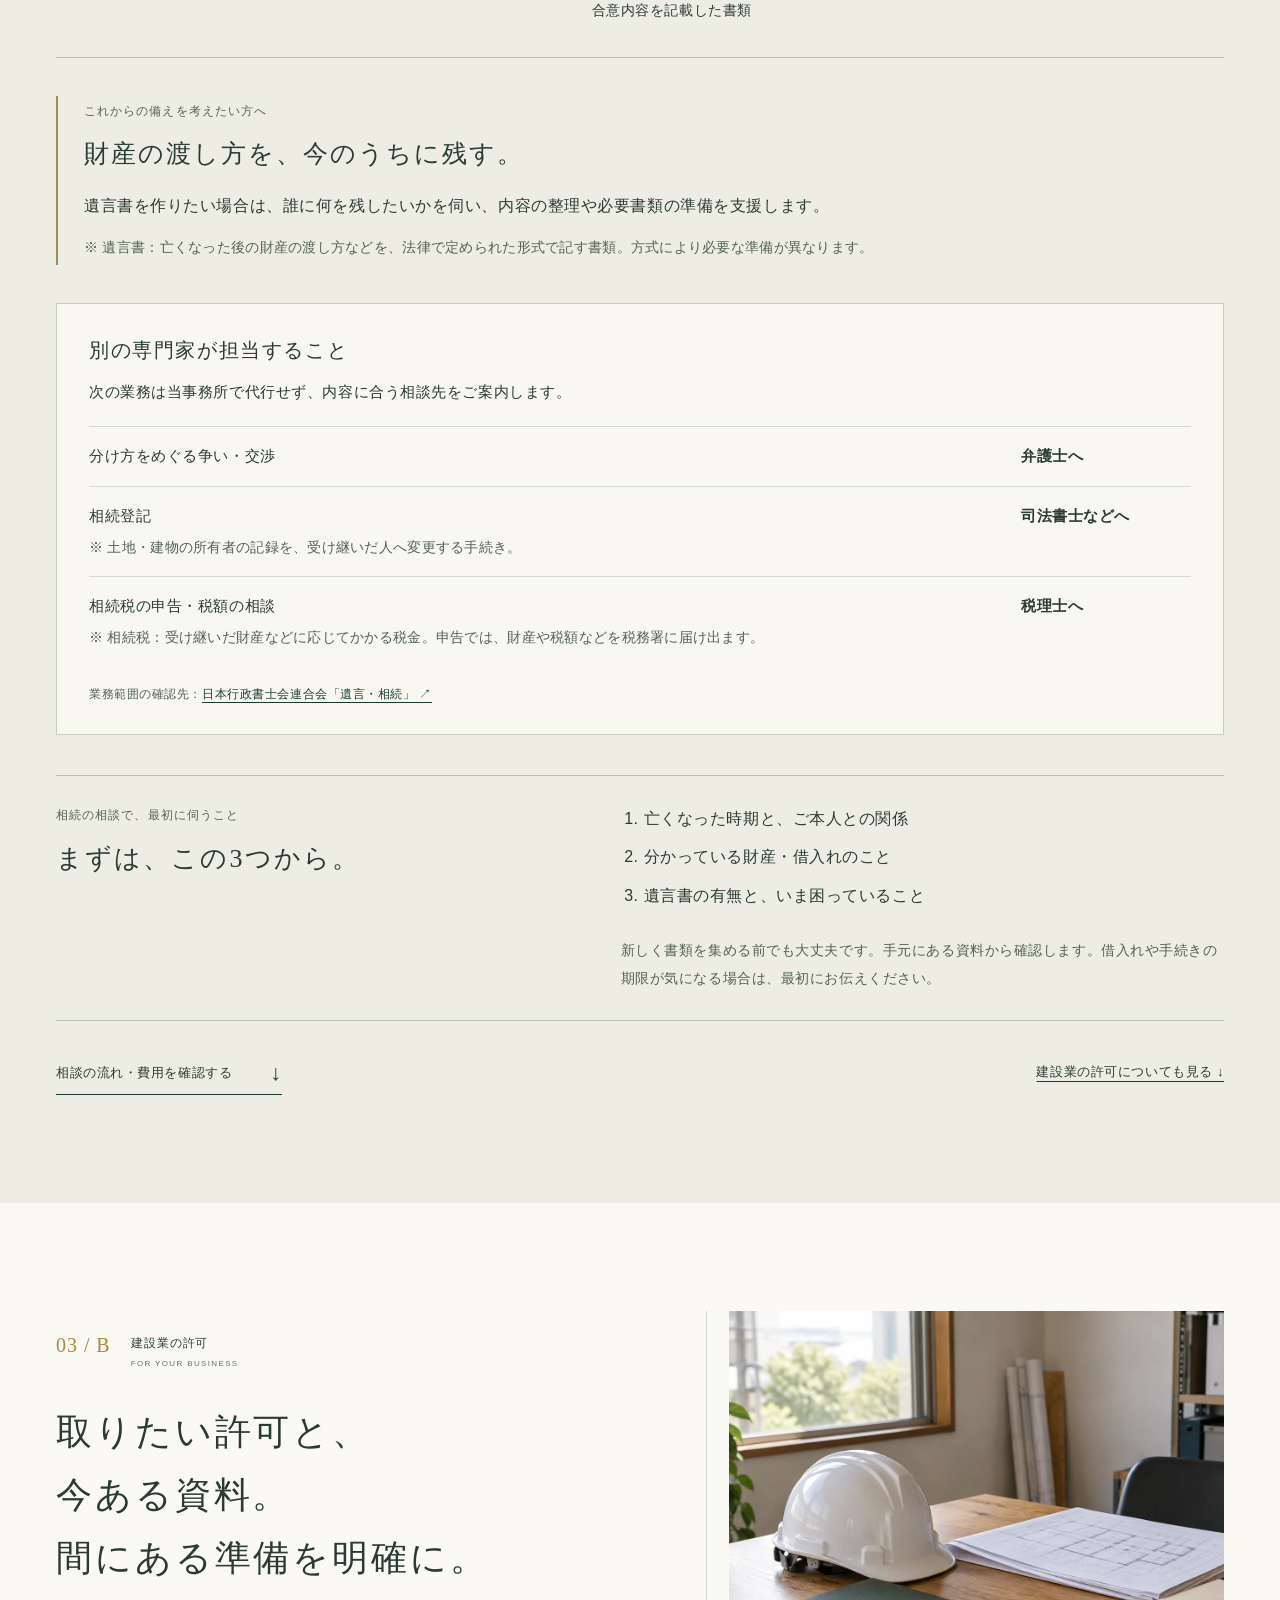
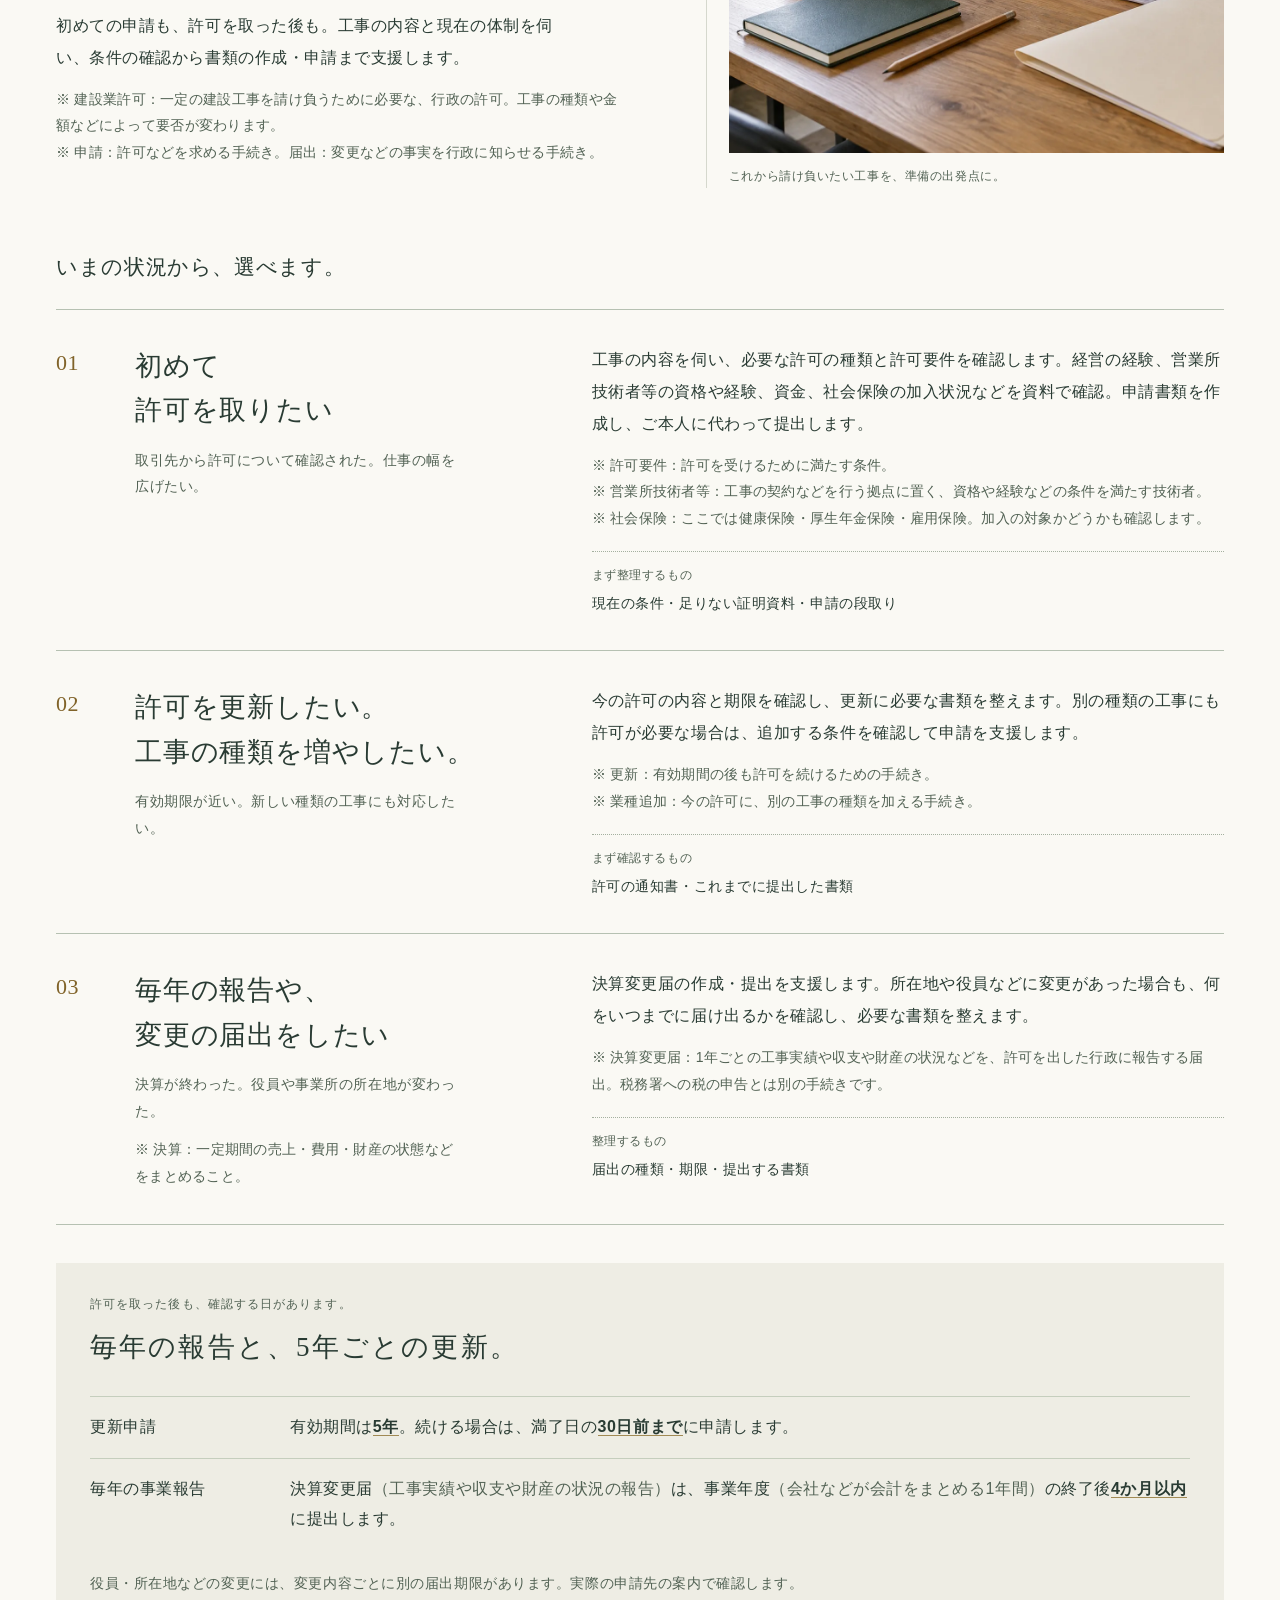
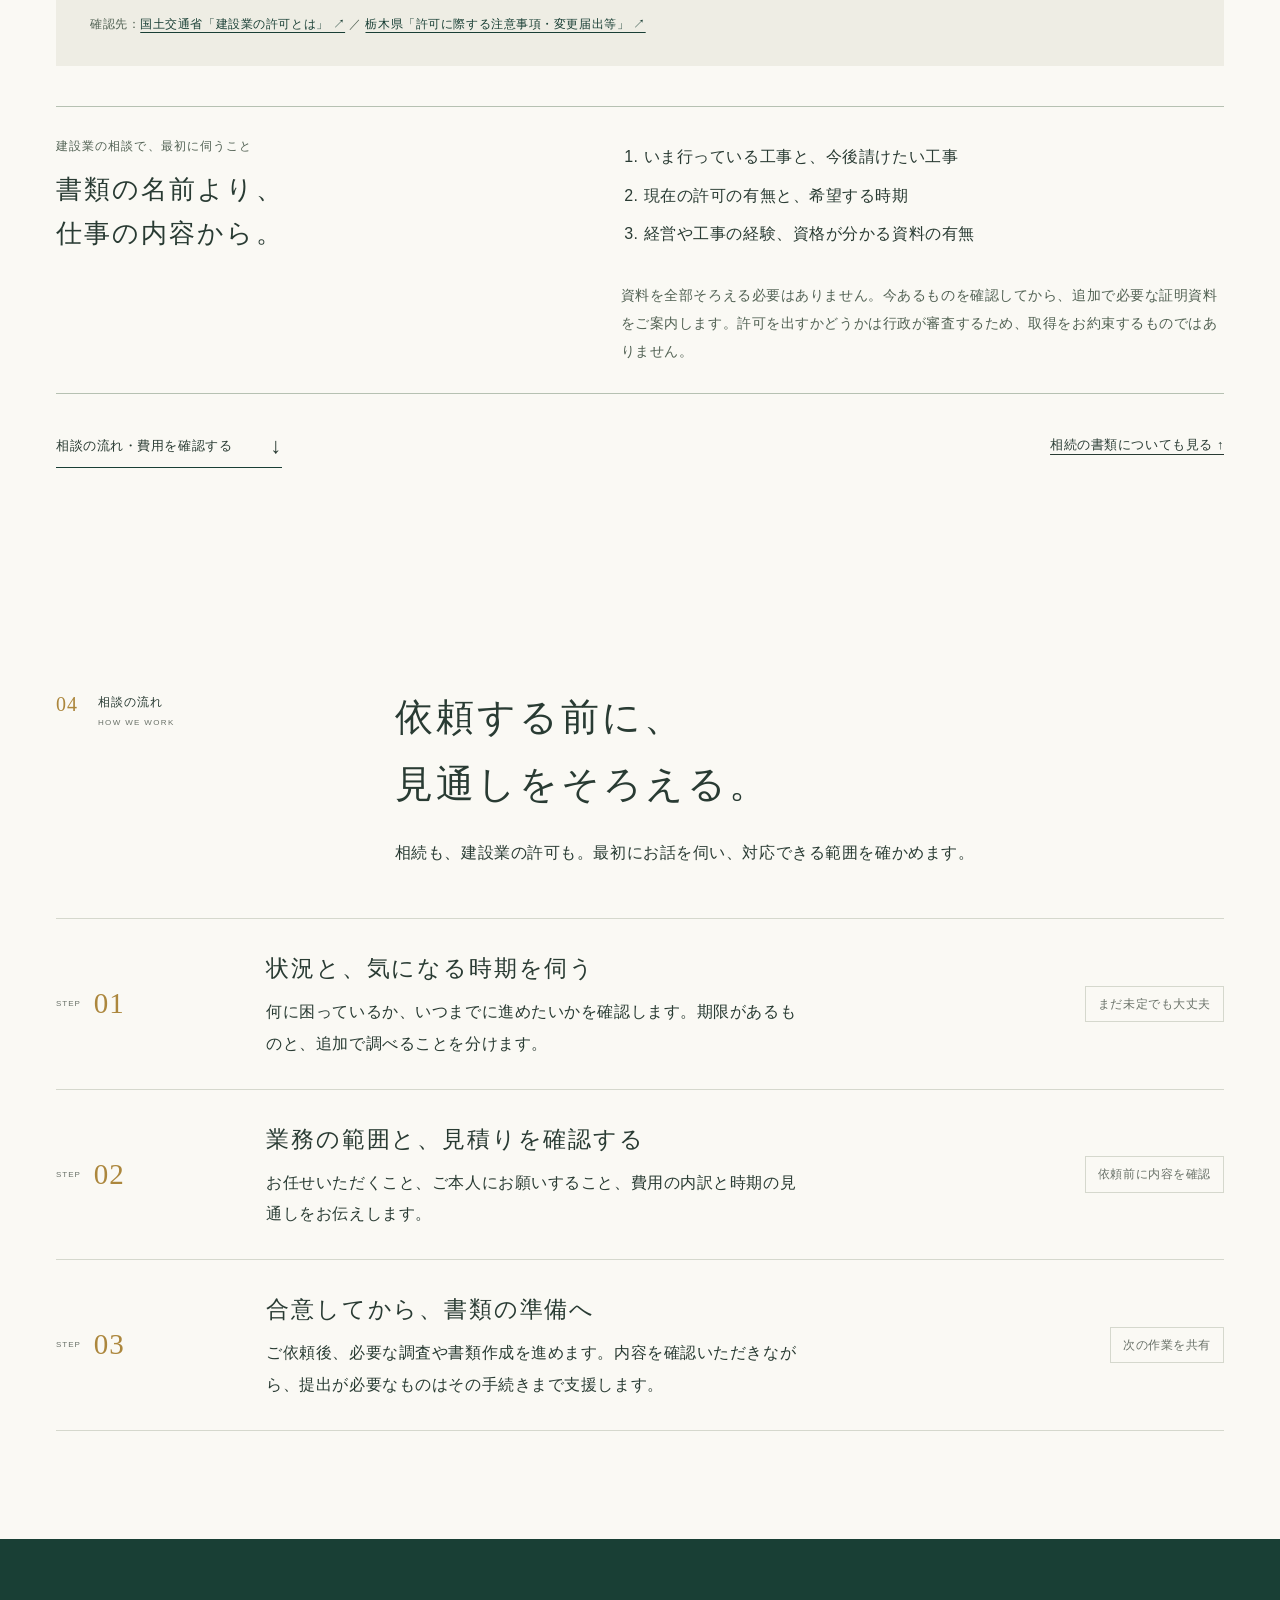
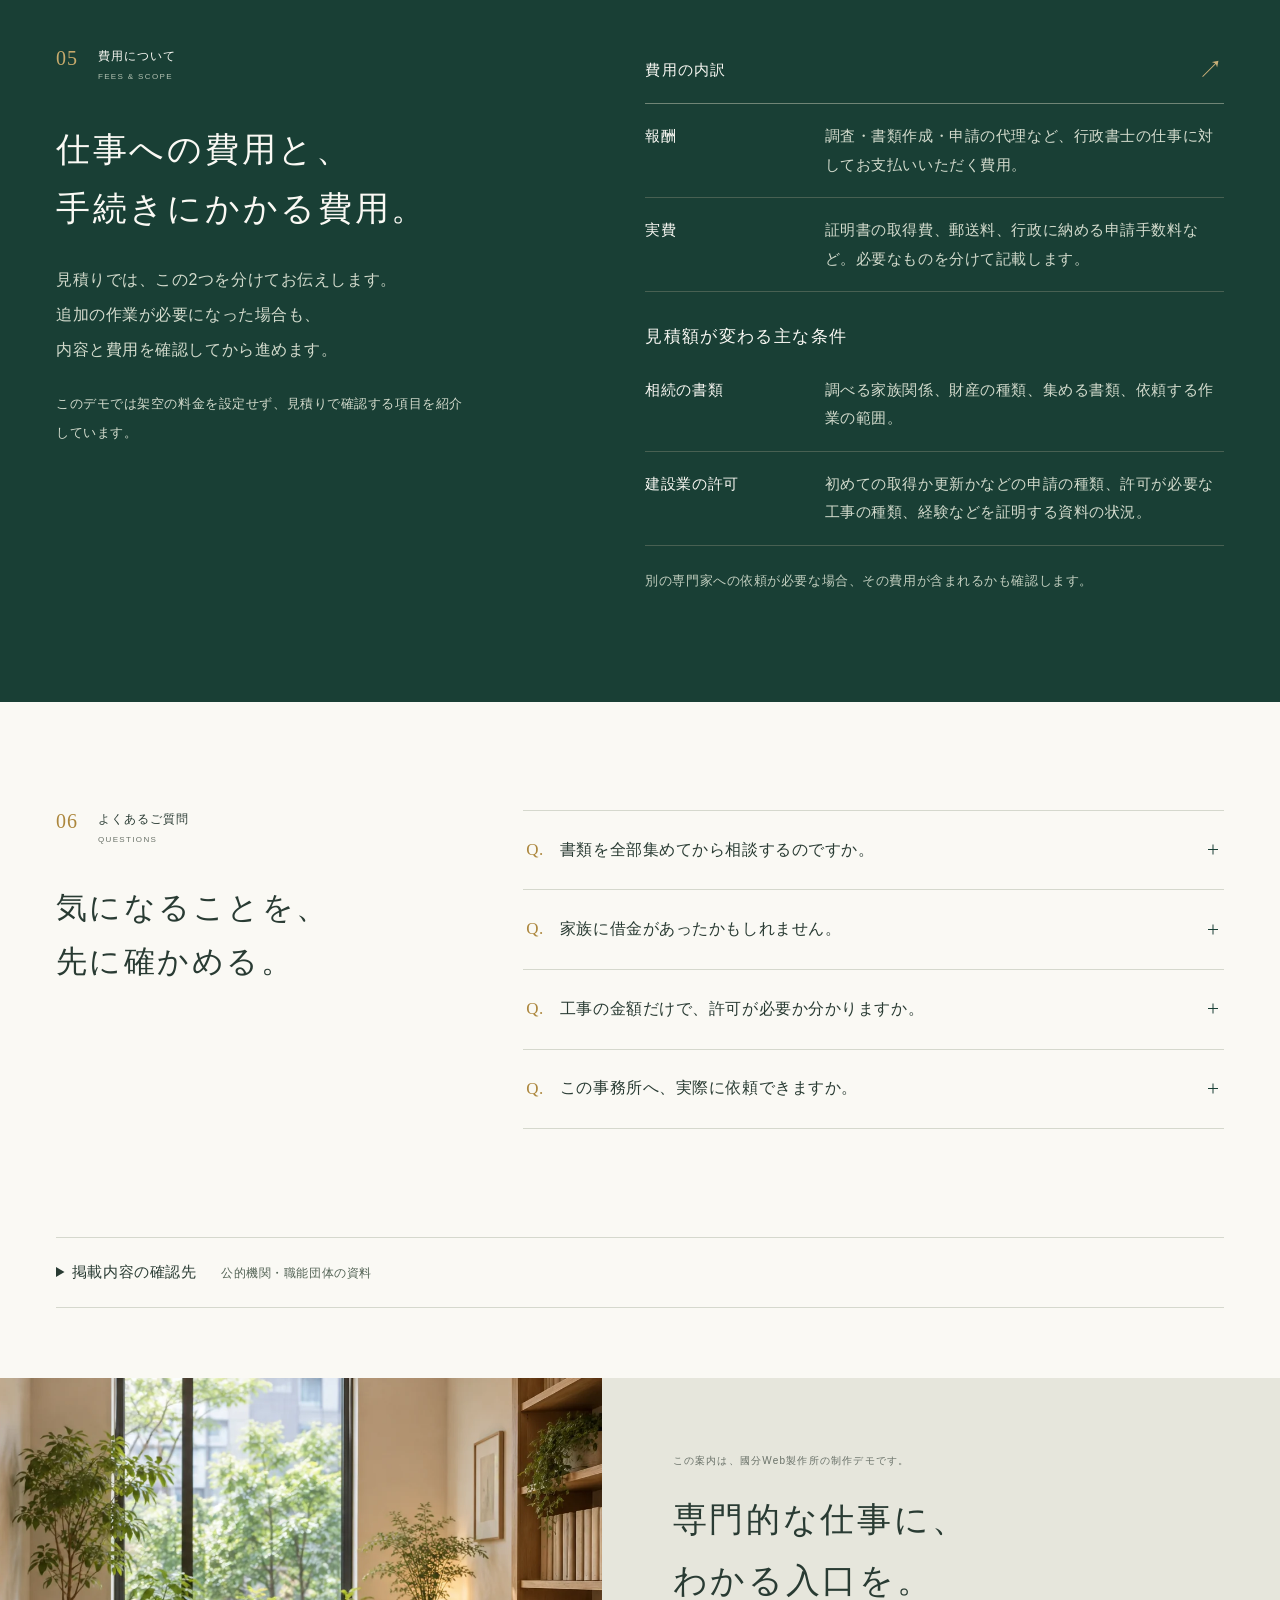
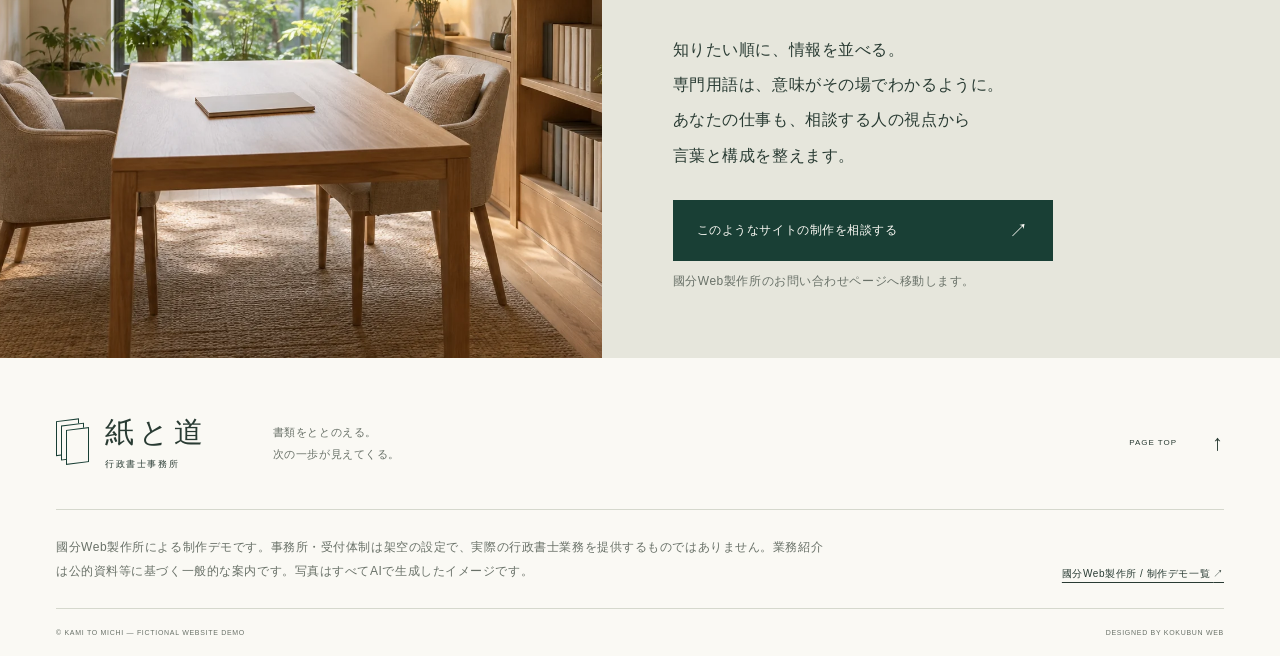
==== commit 0cb6e5de: "Rewrite legal demo around inheritance and construction permits" ====
--- a/demos/legal/index.html
+++ b/demos/legal/index.html
@@ -4,89 +4,96 @@
   <meta charset="utf-8">
   <meta name="viewport" content="width=device-width, initial-scale=1">
   <meta name="robots" content="noindex,follow">
-  <meta name="description" content="架空の行政書士事務所「紙と道」を想定した、國分Web製作所のウェブサイト制作デモ。業務の範囲、準備、費用、相談の流れを丁寧に伝えるデザインです。">
+  <meta name="description" content="相続の書類づくりと建設業許可を、相談者の状況から案内する行政書士事務所の制作デモ。専門用語の注釈、依頼できる範囲、準備と費用を整理した國分Web製作所の制作例です。">
   <meta name="theme-color" content="#193f35">
-  <title>紙と道 行政書士事務所｜制作デモ</title>
+  <title>相続・建設業許可｜紙と道 行政書士事務所｜制作デモ</title>
   <link rel="icon" href="../../favicon.svg" type="image/svg+xml">
   <link rel="stylesheet" href="../demo.css">
-  <link rel="stylesheet" href="style.css">
+  <link rel="stylesheet" href="style.css?v=20260926.1">
 </head>
 <body>
   <a class="skip-link" href="#main">本文へ移動</a>
   <aside class="demo-notice" aria-label="制作デモの案内"><a href="../../index.html#demos">國分Web製作所 / デモ一覧</a><span>架空の事業者を想定した制作デモ</span><a href="../../contact.html?demo=legal">このデザインについて相談</a></aside>
   <header class="site-header wrap">
-    <a class="brand" href="#" aria-label="紙と道 行政書士事務所 トップ">
-      <span class="brand-mark" aria-hidden="true"><i></i><i></i><i></i></span>
-      <span><b>紙と道</b><small>行政書士事務所</small></span>
-    </a>
-    <nav aria-label="ページ内メニュー">
-      <a href="#services">できること</a><a href="#flow">相談の流れ</a><a href="#fees">費用について</a><a class="nav-contact" href="#contact">相談の入口 <span aria-hidden="true">↗</span></a>
-    </nav>
+    <a class="brand" href="#" aria-label="紙と道 行政書士事務所 トップ"><span class="brand-mark" aria-hidden="true"><i></i><i></i><i></i></span><span><b>紙と道</b><small>行政書士事務所</small></span></a>
+    <nav aria-label="ページ内メニュー"><a href="#inheritance">相続の書類</a><a href="#construction">建設業の許可</a><a href="#fees">費用</a><a class="nav-contact" href="#services">相談内容から探す <span aria-hidden="true">↓</span></a></nav>
   </header>
 
   <main id="main">
     <section class="hero wrap" aria-labelledby="hero-title">
       <div class="hero-copy">
-        <p class="eyebrow"><span></span> まちの事業と、暮らしの書類に。</p>
+        <p class="eyebrow"><span></span> 家族の手続きと、建設業の仕事に。</p>
         <h1 id="hero-title">書類の先に、<br>進みたい道がある。</h1>
-        <p class="hero-description">何から手をつければいいのか。<br>その「まだ、よくわからない」から、<br>一緒に整理していく事務所です。</p>
-        <a class="text-link" href="#services">お手伝いできること <span aria-hidden="true">↓</span></a>
+        <p class="hero-description">大切な方が亡くなった後の書類。<br>建設工事を請け負うための許可。<br>いまの状況を整理し、必要な準備と<br>次にすることを、一緒に確かめます。</p>
+        <a class="text-link" href="#services">自分の相談に近い方へ <span aria-hidden="true">↓</span></a>
         <p class="hero-en">PAPERWORK, WITH A WAY FORWARD.</p>
       </div>
-      <figure class="hero-photo">
-        <img src="images/hero.webp" width="1536" height="1024" alt="緑を望む窓辺の相談机に、白紙の書類とペンが整えられている" fetchpriority="high">
-        <figcaption><span>一枚ずつ、ひとつずつ。</span><small>KAMI TO MICHI</small></figcaption>
-      </figure>
-      <div class="hero-bottom"><span>書類をととのえる。次の一歩が見えてくる。</span><a href="#approach">私たちの考え方 <span aria-hidden="true">↓</span></a></div>
+      <figure class="hero-photo"><img src="images/hero.webp" width="1536" height="1024" alt="緑を望む窓辺の相談机に、白紙の書類とペンが整えられている。AI生成のイメージ。" fetchpriority="high"><figcaption><span>一枚ずつ、ひとつずつ。</span><small>KAMI TO MICHI</small></figcaption></figure>
+      <div class="hero-bottom"><span>状況を整理する。できることと、次の一歩を伝える。</span><a href="#flow">相談の進め方 <span aria-hidden="true">↓</span></a></div>
     </section>
 
-    <section class="approach section wrap" id="approach" aria-labelledby="approach-title">
-      <div class="section-label"><span class="number">01</span><span>大切にしていること<small>OUR APPROACH</small></span></div>
-      <div class="approach-main">
-        <h2 id="approach-title">手続きの前に、<br>お話を聞くことから。</h2>
-        <div class="approach-text"><p>お店を始めたい。事業の書類を見直したい。<br class="desktop-br">けれど、何が必要なのかはまだ曖昧。</p><p>うまく説明できなくても、大丈夫です。<br>いまの状況と、これからしたいことを伺い、<br class="desktop-br">必要な確認を一つずつ整理します。</p><p>内容を確認し、対応できる範囲をご案内。<br class="desktop-br">専門用語も、そのままにはしません。</p></div>
+    <section class="route-section section wrap" id="services" aria-labelledby="services-title">
+      <div class="section-top"><div class="section-label"><span class="number">01</span><span>相談の入口<small>START WITH YOUR SITUATION</small></span></div><div><h2 id="services-title">いま、気になっているのは<br>どちらのことですか。</h2><p class="section-lead">手続きの名前を知らなくても、ここから探せます。</p></div></div>
+      <div class="route-list">
+        <a class="route" href="#inheritance"><span class="route-letter">A</span><div><span class="route-context">ご家族のこと</span><h3>誰が、何を受け継ぐのか。<br>書類を整理したい。</h3><p>相続の調査・書類作成、遺言の準備</p><p class="term-note">※ 相続：亡くなった方の財産や借金などを受け継ぐこと。遺言：亡くなった後の財産の渡し方などについて、法律で定められた形式で意思を残すこと。</p></div><span class="route-arrow" aria-hidden="true">↓</span></a>
+        <a class="route" href="#construction"><span class="route-letter">B</span><div><span class="route-context">建設業のお仕事</span><h3>許可を取りたい。<br>更新や届出を進めたい。</h3><p>建設業許可の申請・取得後の手続き</p><p class="term-note">※ 建設業許可：一定の建設工事を請け負うために必要な、行政の許可。すべての工事で必要になるわけではありません。</p></div><span class="route-arrow" aria-hidden="true">↓</span></a>
       </div>
-      <figure class="hands-photo"><img src="images/hands.webp" width="1536" height="1024" alt="相談机で無地のファイルを一つずつ整理する手元" loading="lazy"><figcaption>「何をしたいか」から、必要なことを整理します。</figcaption></figure>
+      <p class="route-footnote">以下は、実際の制度・業務をもとに構成した架空の事務所のサービス案内です。</p>
     </section>
 
-    <section class="services section" id="services" aria-labelledby="services-title">
-      <div class="wrap">
-        <div class="section-top"><div class="section-label"><span class="number">02</span><span>お手伝いできること<small>OUR SERVICES</small></span></div><h2 id="services-title">話したいことから、<br>見つけてください。</h2></div>
-        <div class="service-list">
-          <article class="service-row"><span class="service-index">A</span><div class="service-heading"><p>事業を始める方へ</p><h3>お店や事業の<br>手続きの整理</h3></div><div class="service-detail"><p>やりたい事業の内容や場所を伺い、手続きに向けて確認することや、準備する書類を整理します。</p><dl><dt>たとえば</dt><dd>許認可に関する書類の準備相談<br>開業までの確認事項の整理</dd></dl></div></article>
-          <article class="service-row"><span class="service-index">B</span><div class="service-heading"><p>事業を続ける方へ</p><h3>日々の書類を、<br>わかる形に</h3></div><div class="service-detail"><p>手元にある書類と、ご相談の目的を確認。必要な情報や不足している資料を見えるようにします。</p><dl><dt>たとえば</dt><dd>事業に関する書類の棚卸し<br>手続きに向けた資料の整理</dd></dl></div></article>
-          <article class="service-row"><span class="service-index">C</span><div class="service-heading"><p>相談先に迷っている方へ</p><h3>はじめの相談、<br>状況の整理</h3></div><div class="service-detail"><p>「これは相談してよいこと？」という段階から。内容を伺い、当事務所で対応できる範囲をお伝えします。</p><dl><dt>たとえば</dt><dd>相談したいことの言語化<br>依頼する前の進め方の確認</dd></dl></div></article>
-        </div>
-        <div class="scope-note"><span aria-hidden="true">※</span><p>掲載内容は、架空の事務所を想定したサービスの例です。個別の内容を確認したうえで対応範囲をご案内する構成としており、手続きの可否や結果を保証するものではありません。</p></div>
-        <div class="business-story"><figure><img src="images/atelier.webp" width="1536" height="1024" alt="木の扉と鉢植えのある、小さな工房をイメージした店舗外観" loading="lazy"></figure><div><p class="eyebrow">その先にある、日々のために。</p><h3>小さなはじまりに、<br>丁寧な準備を。</h3><p>夢中になれる仕事を、続けていけるように。<br>書類の向こうにある、あなたの思いも<br>大切にしたいと考えています。</p><a class="text-link" href="#flow">ご相談からの流れ <span aria-hidden="true">→</span></a></div></div>
-      </div>
-    </section>
+    <section class="service-chapter inheritance section" id="inheritance" aria-labelledby="inheritance-title"><div class="wrap">
+      <div class="chapter-intro"><div><div class="section-label"><span class="number">02 / A</span><span>相続の書類づくり<small>FOR YOUR FAMILY</small></span></div><h2 id="inheritance-title">何を集めるか。<br>誰と確かめるか。<br>そこから、順番に。</h2><p class="section-lead">「家族が亡くなったけれど、何から始めればよいか」。受け継ぐ人と財産を調べ、必要な書類を整えるお手伝いをします。</p><p class="term-note">※ 相続：亡くなった方の財産や借金などを受け継ぐこと。</p></div><figure><img src="images/hands.webp" width="1536" height="1024" alt="相談机でファイルを一つずつ確認する手元。AI生成のイメージ。" loading="lazy"><figcaption>手元にあるものと、これから確認するものを分けます。</figcaption></figure></div>
+      <h3 class="ledger-title">どこまで、お願いできますか。</h3>
+      <ol class="work-ledger">
+        <li><span class="work-no">01</span><div class="work-heading"><h4>受け継ぐ人を<br>確かめる</h4><p>家族関係が複雑で、誰の書類が必要か分からないときに。</p></div><div class="work-explanation"><p>戸籍を集めて、相続人を調べます。確認できた家族関係を図に整理し、手続きに関わる人を見えるようにします。</p><p class="term-note">※ 戸籍：出生・結婚など、身分や親族関係を記録した公的な書類。<br>※ 相続人：法律上、財産を受け継ぐ立場にある人。</p><p class="work-result"><span>整理するもの</span>関係者の一覧・家族関係の図</p></div></li>
+        <li><span class="work-no">02</span><div class="work-heading"><h4>財産と借入れを<br>一覧にする</h4><p>預金や家の資料が、あちこちに分かれているときに。</p></div><div class="work-explanation"><p>銀行の資料や土地・建物の資料などから、財産の内容を調べます。借入れなども確認し、分かっていることと追加で確認することを分けます。</p><p class="term-note">※ 財産目録：預貯金・不動産・借入金などをまとめた一覧。調査で確認できた内容を記載します。</p><p class="work-result"><span>整理するもの</span>財産目録・追加確認が必要な項目</p></div></li>
+        <li><span class="work-no">03</span><div class="work-heading"><h4>決まった分け方を<br>書類にする</h4><p>受け継ぐ人全員で、分け方に合意できているときに。</p></div><div class="work-explanation"><p>合意した内容を確認し、遺産分割協議書を作成します。話し合いの結論を、後の手続きで使える書類に整える業務です。</p><p class="term-note">※ 遺産分割協議書：受け継ぐ人全員が合意した、財産の分け方を記す書類。意見の対立を解決したり、交渉を代わったりする業務は含みません。</p><p class="work-result"><span>作成するもの</span>合意内容を記載した書類</p></div></li>
+      </ol>
+      <aside class="branch-note" aria-labelledby="will-title"><p class="small-label">これからの備えを考えたい方へ</p><h3 id="will-title">財産の渡し方を、今のうちに残す。</h3><p>遺言書を作りたい場合は、誰に何を残したいかを伺い、内容の整理や必要書類の準備を支援します。</p><p class="term-note">※ 遺言書：亡くなった後の財産の渡し方などを、法律で定められた形式で記す書類。方式により必要な準備が異なります。</p></aside>
+      <div class="scope-boundary"><h3>別の専門家が担当すること</h3><p>次の業務は当事務所で代行せず、内容に合う相談先をご案内します。</p><dl><div><dt>分け方をめぐる争い・交渉</dt><dd>弁護士へ</dd></div><div><dt>相続登記<span class="term-note">※ 土地・建物の所有者の記録を、受け継いだ人へ変更する手続き。</span></dt><dd>司法書士などへ</dd></div><div><dt>相続税の申告・税額の相談<span class="term-note">※ 相続税：受け継いだ財産などに応じてかかる税金。申告では、財産や税額などを税務署に届け出ます。</span></dt><dd>税理士へ</dd></div></dl><p class="scope-source">業務範囲の確認先：<a href="https://www.gyosei.or.jp/service/testament" target="_blank" rel="noopener noreferrer">日本行政書士会連合会「遺言・相続」 ↗</a></p></div>
+      <div class="topic-preparation"><div><p class="small-label">相続の相談で、最初に伺うこと</p><h3>まずは、この3つから。</h3></div><ol><li>亡くなった時期と、ご本人との関係</li><li>分かっている財産・借入れのこと</li><li>遺言書の有無と、いま困っていること</li></ol><p>新しく書類を集める前でも大丈夫です。手元にある資料から確認します。借入れや手続きの期限が気になる場合は、最初にお伝えください。</p></div>
+      <div class="chapter-actions"><a class="text-link" href="#flow">相談の流れ・費用を確認する <span aria-hidden="true">↓</span></a><a class="quiet-link" href="#construction">建設業の許可についても見る ↓</a></div>
+    </div></section>
+
+    <section class="service-chapter construction section" id="construction" aria-labelledby="construction-title"><div class="wrap">
+      <div class="chapter-intro"><div><div class="section-label"><span class="number">03 / B</span><span>建設業の許可<small>FOR YOUR BUSINESS</small></span></div><h2 id="construction-title">取りたい許可と、<br>今ある資料。<br>間にある準備を明確に。</h2><p class="section-lead">初めての申請も、許可を取った後も。工事の内容と現在の体制を伺い、条件の確認から書類の作成・申請まで支援します。</p><p class="term-note">※ 建設業許可：一定の建設工事を請け負うために必要な、行政の許可。工事の種類や金額などによって要否が変わります。<br>※ 申請：許可などを求める手続き。届出：変更などの事実を行政に知らせる手続き。</p></div><figure><img src="images/construction.webp" width="1536" height="1024" alt="建設会社の机に並べたヘルメット、図面、相談用の書類。AI生成のイメージ。" loading="lazy"><figcaption>これから請け負いたい工事を、準備の出発点に。</figcaption></figure></div>
+      <h3 class="ledger-title">いまの状況から、選べます。</h3>
+      <ol class="work-ledger">
+        <li><span class="work-no">01</span><div class="work-heading"><h4>初めて<br>許可を取りたい</h4><p>取引先から許可について確認された。仕事の幅を広げたい。</p></div><div class="work-explanation"><p>工事の内容を伺い、必要な許可の種類と許可要件を確認します。経営の経験、営業所技術者等の資格や経験、資金、社会保険の加入状況などを資料で確認。申請書類を作成し、ご本人に代わって提出します。</p><p class="term-note">※ 許可要件：許可を受けるために満たす条件。<br>※ 営業所技術者等：工事の契約などを行う拠点に置く、資格や経験などの条件を満たす技術者。<br>※ 社会保険：ここでは健康保険・厚生年金保険・雇用保険。加入の対象かどうかも確認します。</p><p class="work-result"><span>まず整理するもの</span>現在の条件・足りない証明資料・申請の段取り</p></div></li>
+        <li><span class="work-no">02</span><div class="work-heading"><h4>許可を更新したい。<br>工事の種類を増やしたい。</h4><p>有効期限が近い。新しい種類の工事にも対応したい。</p></div><div class="work-explanation"><p>今の許可の内容と期限を確認し、更新に必要な書類を整えます。別の種類の工事にも許可が必要な場合は、追加する条件を確認して申請を支援します。</p><p class="term-note">※ 更新：有効期間の後も許可を続けるための手続き。<br>※ 業種追加：今の許可に、別の工事の種類を加える手続き。</p><p class="work-result"><span>まず確認するもの</span>許可の通知書・これまでに提出した書類</p></div></li>
+        <li><span class="work-no">03</span><div class="work-heading"><h4>毎年の報告や、<br>変更の届出をしたい</h4><p>決算が終わった。役員や事業所の所在地が変わった。<span class="term-note">※ 決算：一定期間の売上・費用・財産の状態などをまとめること。</span></p></div><div class="work-explanation"><p>決算変更届の作成・提出を支援します。所在地や役員などに変更があった場合も、何をいつまでに届け出るかを確認し、必要な書類を整えます。</p><p class="term-note">※ 決算変更届：1年ごとの工事実績や収支や財産の状況などを、許可を出した行政に報告する届出。税務署への税の申告とは別の手続きです。</p><p class="work-result"><span>整理するもの</span>届出の種類・期限・提出する書類</p></div></li>
+      </ol>
+      <aside class="deadline-note" aria-labelledby="deadline-title"><div><p class="small-label">許可を取った後も、確認する日があります。</p><h3 id="deadline-title">毎年の報告と、5年ごとの更新。</h3></div><dl><div><dt>更新申請</dt><dd>有効期間は<strong>5年</strong>。続ける場合は、満了日の<strong>30日前まで</strong>に申請します。</dd></div><div><dt>毎年の事業報告</dt><dd>決算変更届<span class="inline-note">（工事実績や収支や財産の状況の報告）</span>は、事業年度<span class="inline-note">（会社などが会計をまとめる1年間）</span>の終了後<strong>4か月以内</strong>に提出します。</dd></div></dl><p>役員・所在地などの変更には、変更内容ごとに別の届出期限があります。実際の申請先の案内で確認します。</p><p class="scope-source">確認先：<a href="https://www.mlit.go.jp/totikensangyo/const/1_6_bt_000080.html" target="_blank" rel="noopener noreferrer">国土交通省「建設業の許可とは」 ↗</a> ／ <a href="https://www.pref.tochigi.lg.jp/h01/work/kensetsugyou/kyoka/1281925868251.html" target="_blank" rel="noopener noreferrer">栃木県「許可に際する注意事項・変更届出等」 ↗</a></p></aside>
+      <div class="topic-preparation"><div><p class="small-label">建設業の相談で、最初に伺うこと</p><h3>書類の名前より、<br>仕事の内容から。</h3></div><ol><li>いま行っている工事と、今後請けたい工事</li><li>現在の許可の有無と、希望する時期</li><li>経営や工事の経験、資格が分かる資料の有無</li></ol><p>資料を全部そろえる必要はありません。今あるものを確認してから、追加で必要な証明資料をご案内します。許可を出すかどうかは行政が審査するため、取得をお約束するものではありません。</p></div>
+      <div class="chapter-actions"><a class="text-link" href="#flow">相談の流れ・費用を確認する <span aria-hidden="true">↓</span></a><a class="quiet-link" href="#inheritance">相続の書類についても見る ↑</a></div>
+    </div></section>
 
     <section class="flow section wrap" id="flow" aria-labelledby="flow-title">
-      <div class="section-top"><div class="section-label"><span class="number">03</span><span>相談の流れ<small>HOW WE WORK</small></span></div><h2 id="flow-title">見通しを持って、<br>一歩ずつ。</h2></div>
+      <div class="section-top"><div class="section-label"><span class="number">04</span><span>相談の流れ<small>HOW WE WORK</small></span></div><div><h2 id="flow-title">依頼する前に、<br>見通しをそろえる。</h2><p class="section-lead">相続も、建設業の許可も。最初にお話を伺い、対応できる範囲を確かめます。</p></div></div>
       <ol class="flow-list">
-        <li><span class="step">STEP <b>01</b></span><div><h3>いまの状況を伺う</h3><p>相談したいこと、目指していること、気になる時期。わかる範囲でお話しいただくところから始めます。</p></div><span class="step-tag">まずは整理から</span></li>
-        <li><span class="step">STEP <b>02</b></span><div><h3>範囲と費用をご案内</h3><p>確認できた内容をもとに、お手伝いできること、必要な資料、費用と進め方をご案内します。</p></div><span class="step-tag">ご依頼の前に確認</span></li>
-        <li><span class="step">STEP <b>03</b></span><div><h3>内容に合意して、準備へ</h3><p>業務の範囲と費用に納得いただいてから着手。次に何をするかを確かめながら進めます。</p></div><span class="step-tag">一つずつ進める</span></li>
+        <li><span class="step">STEP <b>01</b></span><div><h3>状況と、気になる時期を伺う</h3><p>何に困っているか、いつまでに進めたいかを確認します。期限があるものと、追加で調べることを分けます。</p></div><span class="step-tag">まだ未定でも大丈夫</span></li>
+        <li><span class="step">STEP <b>02</b></span><div><h3>業務の範囲と、見積りを確認する</h3><p>お任せいただくこと、ご本人にお願いすること、費用の内訳と時期の見通しをお伝えします。</p></div><span class="step-tag">依頼前に内容を確認</span></li>
+        <li><span class="step">STEP <b>03</b></span><div><h3>合意してから、書類の準備へ</h3><p>ご依頼後、必要な調査や書類作成を進めます。内容を確認いただきながら、提出が必要なものはその手続きまで支援します。</p></div><span class="step-tag">次の作業を共有</span></li>
       </ol>
-      <div class="preparation"><div><span class="small-label">相談前の小さなメモ</span><h3>最初から、<br>全部揃わなくても。</h3></div><div><p>次の3つがあると、お話が整理しやすくなります。<br>未定の項目は、未定のままでお聞かせください。</p><ul><li>したいこと・困っていること</li><li>希望する時期</li><li>いま手元にある関連書類</li></ul><small>追加で必要な資料は、内容を確認したうえでご案内します。</small></div></div>
     </section>
 
     <section class="fees section" id="fees" aria-labelledby="fees-title"><div class="wrap fees-layout">
-      <div class="fees-intro"><div class="section-label"><span class="number">04</span><span>費用について<small>FEES &amp; SCOPE</small></span></div><h2 id="fees-title">何にかかる費用か。<br>そこから、明確に。</h2><p>ご依頼前に、業務範囲と費用をご案内します。<br>金額だけでなく、その内訳も<br>確認できることを大切にしています。</p></div>
-      <div class="estimate"><p class="estimate-heading">お見積りでお伝えすること<span aria-hidden="true">↗</span></p><dl><div><dt><span>01</span> 業務の範囲</dt><dd>何を、どこまでお手伝いするか</dd></div><div><dt><span>02</span> 業務に対する費用</dt><dd>内容・書類の量・必要な確認に応じた費用</dd></div><div><dt><span>03</span> その他の費用</dt><dd>手続きに伴う費用や実費がある場合の内訳</dd></div><div><dt><span>04</span> 進め方と時期</dt><dd>着手に必要なことと、今後の見通し</dd></div></dl><p class="estimate-footnote">途中で業務の追加や変更が必要になった場合も、<br class="desktop-br">内容と費用を確認してから進める方針です。</p></div>
+      <div class="fees-intro"><div class="section-label"><span class="number">05</span><span>費用について<small>FEES &amp; SCOPE</small></span></div><h2 id="fees-title">仕事への費用と、<br>手続きにかかる費用。</h2><p>見積りでは、この2つを分けてお伝えします。<br>追加の作業が必要になった場合も、<br>内容と費用を確認してから進めます。</p><p class="fee-demo-note">このデモでは架空の料金を設定せず、見積りで確認する項目を紹介しています。</p></div>
+      <div class="estimate"><h3 class="estimate-heading">費用の内訳<span aria-hidden="true">↗</span></h3><dl><div><dt>報酬</dt><dd>調査・書類作成・申請の代理など、行政書士の仕事に対してお支払いいただく費用。</dd></div><div><dt>実費</dt><dd>証明書の取得費、郵送料、行政に納める申請手数料など。必要なものを分けて記載します。</dd></div></dl><h3 class="estimate-subheading">見積額が変わる主な条件</h3><dl><div><dt>相続の書類</dt><dd>調べる家族関係、財産の種類、集める書類、依頼する作業の範囲。</dd></div><div><dt>建設業の許可</dt><dd>初めての取得か更新かなどの申請の種類、許可が必要な工事の種類、経験などを証明する資料の状況。</dd></div></dl><p class="estimate-footnote">別の専門家への依頼が必要な場合、その費用が含まれるかも確認します。</p></div>
     </div></section>
 
-    <section class="faq section wrap" aria-labelledby="faq-title"><div><div class="section-label"><span class="number">05</span><span>よくあるご質問<small>QUESTIONS</small></span></div><h2 id="faq-title">小さな疑問も、<br>そのままにせず。</h2></div><div class="faq-list">
-      <details><summary><span class="q">Q.</span> 何を相談すればよいか、まだ曖昧です。<span class="plus" aria-hidden="true"></span></summary><p>「こんなことをしたい」「この書類が気になっている」など、わかる範囲の言葉から伺う想定です。内容を一緒に整理し、対応できる範囲をご案内します。</p></details>
-      <details><summary><span class="q">Q.</span> 「許認可」などの言葉がよくわかりません。<span class="plus" aria-hidden="true"></span></summary><p>このサイトでは、事業などに関わる行政の許可や認可をまとめて「許認可」と表現しています。相談時には用語を言い換えながら、ご相談内容とどう関わるかを説明する想定です。</p></details>
-      <details><summary><span class="q">Q.</span> 相談したら、必ず依頼が必要ですか。<span class="plus" aria-hidden="true"></span></summary><p>業務範囲と費用を確認してから、ご依頼を検討いただく流れを想定しています。相談の条件についても、受付時に明示する設計です。</p></details>
-      <details><summary><span class="q">Q.</span> この事務所へ、実際に相談できますか。<span class="plus" aria-hidden="true"></span></summary><p>「紙と道 行政書士事務所」はウェブサイトの制作例として設定した架空の事業者です。実際の業務相談は受け付けていません。同様のウェブサイトの制作は、<a href="../../contact.html?demo=legal">國分Web製作所へご相談ください</a>。</p></details>
+    <section class="faq section wrap" aria-labelledby="faq-title"><div><div class="section-label"><span class="number">06</span><span>よくあるご質問<small>QUESTIONS</small></span></div><h2 id="faq-title">気になることを、<br>先に確かめる。</h2></div><div class="faq-list">
+      <details><summary><span class="q">Q.</span> 書類を全部集めてから相談するのですか。<span class="plus" aria-hidden="true"></span></summary><p>手元にあるものから始める流れです。相談内容によって必要な書類は変わるので、新しく証明書を取り寄せる前に確認します。内容や時期が未定の項目は、そのままお伝えください。</p></details>
+      <details><summary><span class="q">Q.</span> 家族に借金があったかもしれません。<span class="plus" aria-hidden="true"></span></summary><p>受け継ぐものには借金なども含まれます。相続放棄<span class="inline-note">（家庭裁判所で、財産も借金も受け継がないために行う手続き）</span>を検討する場合には期限があるため、書類の整理を待たずに、裁判所や弁護士などへ早めに確認してください。当事務所で裁判所への手続きを代行することはありません。<a href="https://www.courts.go.jp/saiban/syurui/syurui_kazi/kazi_06_13/index.html" target="_blank" rel="noopener noreferrer">裁判所の案内を見る ↗</a></p></details>
+      <details><summary><span class="q">Q.</span> 工事の金額だけで、許可が必要か分かりますか。<span class="plus" aria-hidden="true"></span></summary><p>金額だけでは判断できません。軽微な建設工事<span class="inline-note">（法律上、建設業許可がなくても請け負える範囲の工事）</span>だけを扱う場合は例外ですが、その範囲は工事の種類によって異なります。工事の内容、税込みの金額、発注者が用意する材料などを確認します。<a href="https://www.mlit.go.jp/totikensangyo/const/1_6_bt_000080.html" target="_blank" rel="noopener noreferrer">国土交通省で条件を確認する ↗</a></p></details>
+      <details><summary><span class="q">Q.</span> この事務所へ、実際に依頼できますか。<span class="plus" aria-hidden="true"></span></summary><p>「紙と道 行政書士事務所」は架空の事業者で、実際の業務は受け付けていません。このように専門的なサービスを分かりやすく伝えるサイトの制作は、<a href="../../contact.html?demo=legal">國分Web製作所へご相談ください</a>。</p></details>
     </div></section>
 
-    <section class="contact" id="contact" aria-labelledby="contact-title"><div class="contact-photo"><img src="images/room.webp" width="1536" height="1024" alt="木の家具、リネンの椅子、植物を配した落ち着いた相談室のイメージ" loading="lazy"></div><div class="contact-copy"><p class="eyebrow">相談しやすさは、伝わりやすさから。</p><h2 id="contact-title">あなたの仕事にも、<br>わかりやすい入口を。</h2><p>業務の範囲、費用の考え方、相談までの流れ。<br>言葉とデザインを整えて、<br>はじめての方が一歩を踏み出せるサイトに。</p><a class="contact-button" href="../../contact.html?demo=legal">このデザインの制作を相談する <span aria-hidden="true">↗</span></a><small>國分Web製作所のお問い合わせページへ移動します。</small></div></section>
+    <section class="reference-section wrap" aria-labelledby="reference-title"><details><summary id="reference-title">掲載内容の確認先 <span>公的機関・職能団体の資料</span></summary><div><p>業務と制度は以下の資料を確認し、相談者が判断する順序に合わせて独自に構成・執筆しています。確認日：2026年9月26日。個別の必要書類・条件は申請先や状況により異なります。</p><ul><li><a href="https://www.gyosei.or.jp/service/testament" target="_blank" rel="noopener noreferrer">日本行政書士会連合会：遺言・相続 ↗</a></li><li><a href="https://fukushima-gyosei.jp/about01/yuigon/" target="_blank" rel="noopener noreferrer">福島県行政書士会：遺言・相続 ↗</a></li><li><a href="https://www.gyosei.or.jp/service/construction" target="_blank" rel="noopener noreferrer">日本行政書士会連合会：建設業・宅地建物取引業 ↗</a></li><li><a href="https://www.mlit.go.jp/totikensangyo/const/1_6_bt_000080.html" target="_blank" rel="noopener noreferrer">国土交通省：建設業の許可とは ↗</a></li><li><a href="https://www.mlit.go.jp/totikensangyo/const/1_6_bt_000082.html" target="_blank" rel="noopener noreferrer">国土交通省：許可の要件 ↗</a></li><li><a href="https://www.pref.tochigi.lg.jp/h01/work/kensetsugyou/kyoka/1281925868251.html" target="_blank" rel="noopener noreferrer">栃木県：許可に際する注意事項・変更届出等 ↗</a></li><li><a href="https://www.courts.go.jp/saiban/syurui/syurui_kazi/kazi_06_13/index.html" target="_blank" rel="noopener noreferrer">裁判所：相続の放棄の申述 ↗</a></li></ul></div></details></section>
+
+    <section class="contact" id="contact" aria-labelledby="contact-title"><div class="contact-photo"><img src="images/room.webp" width="1536" height="1024" alt="木の家具と植物を配した落ち着いた相談室。AI生成のイメージ。" loading="lazy"></div><div class="contact-copy"><p class="eyebrow">この案内は、國分Web製作所の制作デモです。</p><h2 id="contact-title">専門的な仕事に、<br>わかる入口を。</h2><p>知りたい順に、情報を並べる。<br>専門用語は、意味がその場でわかるように。<br>あなたの仕事も、相談する人の視点から<br>言葉と構成を整えます。</p><a class="contact-button" href="../../contact.html?demo=legal">このようなサイトの制作を相談する <span aria-hidden="true">↗</span></a><small>國分Web製作所のお問い合わせページへ移動します。</small></div></section>
   </main>
 
-  <footer class="site-footer wrap"><div class="footer-top"><a class="brand" href="#"><span class="brand-mark" aria-hidden="true"><i></i><i></i><i></i></span><span><b>紙と道</b><small>行政書士事務所</small></span></a><p>書類をととのえる。<br>次の一歩が見えてくる。</p><a class="back-top" href="#">PAGE TOP <span aria-hidden="true">↑</span></a></div><div class="demo-disclosure"><p>このページは、國分Web製作所が制作したウェブサイトのデモです。<br>事業者名・事務所・サービス内容はすべて架空の設定であり、実際の行政書士業務を提供するものではありません。掲載写真はすべてAIで生成したイメージです。</p><a href="../../index.html#demos">國分Web製作所 / 制作デモ一覧 <span aria-hidden="true">↗</span></a></div><div class="copyright"><span>© KAMI TO MICHI — FICTIONAL WEBSITE DEMO</span><span>DESIGNED BY KOKUBUN WEB</span></div></footer>
+  <footer class="site-footer wrap"><div class="footer-top"><a class="brand" href="#"><span class="brand-mark" aria-hidden="true"><i></i><i></i><i></i></span><span><b>紙と道</b><small>行政書士事務所</small></span></a><p>書類をととのえる。<br>次の一歩が見えてくる。</p><a class="back-top" href="#">PAGE TOP <span aria-hidden="true">↑</span></a></div><div class="demo-disclosure"><p>國分Web製作所による制作デモです。事務所・受付体制は架空の設定で、実際の行政書士業務を提供するものではありません。業務紹介は公的資料等に基づく一般的な案内です。写真はすべてAIで生成したイメージです。</p><a href="../../index.html#demos">國分Web製作所 / 制作デモ一覧 <span aria-hidden="true">↗</span></a></div><div class="copyright"><span>© KAMI TO MICHI — FICTIONAL WEBSITE DEMO</span><span>DESIGNED BY KOKUBUN WEB</span></div></footer>
 </body>
 </html>
--- a/demos/legal/style.css
+++ b/demos/legal/style.css
@@ -10,3 +10,88 @@
 /* Plain explanations should remain comfortable to read. */
 .hero-description,.approach-text p,.service-detail>p,.business-story>div>p:not(.eyebrow),.flow-list p,.preparation p,.fees-intro>p,.faq-list details>p,.contact-copy>p:not(.eyebrow){font-size:16px}
 .service-detail dl,.estimate dd{font-size:14px}
+
+/* Two reading paths, with explanations beside the words they explain. */
+.section-lead{max-width:40em;font-size:16px;line-height:2;margin-top:20px}
+.term-note{font-family:var(--sans);font-size:14px;line-height:1.9;letter-spacing:.02em;color:#526254;margin-top:12px}
+.inline-note{color:#526254}
+.route-list{display:grid;grid-template-columns:1fr 1fr;border-block:1px solid var(--line)}
+.route{display:grid;grid-template-columns:30px minmax(0,1fr) 28px;gap:18px;padding:35px 30px 35px 0}
+.route+.route{border-left:1px solid var(--line);padding-left:36px;padding-right:0}
+.route-letter{color:#806329;font:24px/1.5 Georgia,serif}
+.route-context{font-size:13px;color:var(--muted)}
+.route h3{font-size:27px;line-height:1.7;margin:9px 0 19px;letter-spacing:.03em}
+.route p:not(.term-note){font-size:15px}
+.route-arrow{align-self:center;font-size:25px;transition:transform .2s}
+.route:hover .route-arrow{transform:translateY(5px)}
+.route:hover h3{text-decoration:underline;text-decoration-thickness:1px;text-underline-offset:7px}
+.route-footnote{font-size:13px;color:#526254;margin-top:20px}
+.inheritance{background:var(--cream)}
+.chapter-intro{display:grid;grid-template-columns:1.1fr 1fr;gap:80px;align-items:center;margin-bottom:60px}
+.chapter-intro h2{margin-top:30px;font-size:36px}
+.chapter-intro .section-lead{max-width:32em}
+.chapter-intro figure{padding-left:22px;border-left:1px solid var(--line)}
+.chapter-intro img{aspect-ratio:1.12;object-fit:cover}
+.chapter-intro figcaption{font-size:12px;line-height:1.8;color:#526254;margin-top:13px}
+.ledger-title{font:500 21px/1.8 var(--sans);letter-spacing:.03em;margin-bottom:23px}
+.work-ledger{list-style:none;border-top:1px solid #b6c1b2}
+.work-ledger>li{display:grid;grid-template-columns:44px minmax(0,.8fr) minmax(0,1.2fr);gap:35px;padding-block:34px;border-bottom:1px solid #b6c1b2}
+.work-no{font:22px/1.7 Georgia,serif;color:#806329}
+.work-heading h4{font:500 27px/1.65 var(--serif);margin:0 0 14px;letter-spacing:.03em}
+.work-heading>p{font-size:14px;max-width:23em;line-height:1.9;color:#526254}
+.work-explanation>p:not(.term-note):not(.work-result){font-size:16px;line-height:2}
+.work-result{font-size:14px;line-height:1.8;margin-top:20px;padding-top:13px;border-top:1px dotted #a4b09f}
+.work-result>span{display:block;font-size:12px;color:#526254;margin-bottom:4px}
+.branch-note{border-left:2px solid #a18a54;margin:38px 0;padding:4px 0 4px 26px;max-width:880px}
+.branch-note h3{font-size:25px;margin-bottom:15px}
+.branch-note .small-label,.topic-preparation .small-label,.deadline-note .small-label{font-size:12px;color:#526254}
+.branch-note>p:not(.term-note):not(.small-label){font-size:16px;line-height:2}
+.scope-boundary{padding:28px 32px;background:#f8f7f0;margin-top:36px;border:1px solid #c8cfbf}
+.scope-boundary h3{font:500 20px/1.8 var(--sans);margin-bottom:10px}
+.scope-boundary>p{font-size:15px}
+.scope-boundary dl{margin-top:20px}
+.scope-boundary dl>div{display:grid;grid-template-columns:1fr 170px;gap:24px;border-top:1px solid var(--line);padding:15px 0;font-size:15px}
+.scope-boundary dt .term-note{display:block;margin-top:4px}
+.scope-boundary dd{font-weight:600}
+.scope-source,.scope-boundary>.scope-source{font-size:12px;line-height:2;margin-top:16px;color:#526254}
+.scope-source a,.reference-section a{color:var(--green);text-decoration:underline;text-underline-offset:4px}
+.topic-preparation{display:grid;grid-template-columns:1fr 1.15fr;gap:25px 40px;margin-top:40px;border-block:1px solid #b6c1b2;padding-block:28px}
+.topic-preparation h3{font-size:26px}
+.topic-preparation ol{padding-left:23px;align-self:center;font-size:16px}
+.topic-preparation li+li{margin-top:8px}
+.topic-preparation>p{grid-column:2;font-size:14px;color:#526254;line-height:2}
+.chapter-actions{display:flex;align-items:center;justify-content:space-between;gap:28px;margin-top:29px}
+.quiet-link{font-size:13px;text-decoration:underline;text-underline-offset:5px}
+.deadline-note{padding:30px 34px;background:var(--cream);margin-top:38px}
+.deadline-note h3{font-size:27px}
+.deadline-note dl{margin:25px 0 20px}
+.deadline-note dl>div{display:grid;grid-template-columns:180px 1fr;gap:20px;padding:15px 0;border-top:1px solid #c5cebd;font-size:16px}
+.deadline-note strong{font-weight:600;border-bottom:1px solid #a18a54}
+.deadline-note>p:not(.scope-source){font-size:14px;color:#526254}
+.fee-demo-note{font-size:13px!important;max-width:32em}
+.estimate dl>div{grid-template-columns:31% 69%;align-items:start}
+.estimate dt{font-size:15px}
+.estimate dd{font-size:15px}
+.estimate-footnote{font-size:13px}
+.flow-list h3{font-size:23px}
+.step-tag{font-size:12px}
+.faq-list summary{font-size:16px}
+.faq-list details>p{font-size:16px}
+.reference-section{padding-bottom:70px}
+.reference-section details{border-block:1px solid var(--line);padding-block:20px}
+.reference-section summary{cursor:pointer;font-size:15px}
+.reference-section summary>span{font-size:12px;color:#526254;margin-left:20px}
+.reference-section details>div{font-size:14px;line-height:2;margin-top:20px;max-width:950px}
+.reference-section ul{padding-left:22px;margin-top:18px}
+.reference-section li+li{margin-top:7px}
+.contact-copy>small,.demo-disclosure p{font-size:12px}
+@media(max-width:1100px){.chapter-intro{gap:42px}.chapter-intro h2{font-size:31px}.route{gap:12px;padding-right:23px}.route+.route{padding-left:23px}.route h3{font-size:24px}.work-ledger>li{gap:22px;grid-template-columns:30px minmax(0,.8fr) minmax(0,1.2fr)}.work-heading h4{font-size:24px}.chapter-actions .text-link{gap:18px}}
+@media(max-width:800px){.hero{grid-template-columns:1fr 1fr}.hero-description{font-size:16px}.hero-photo>img{height:470px}.route-list{grid-template-columns:1fr}.route,.route+.route{padding:27px 0;border-left:0;grid-template-columns:30px minmax(0,1fr) 28px;gap:18px}.route+.route{border-top:1px solid var(--line)}.route h3 br{display:none}.route h3{font-size:26px}.route .term-note{max-width:43em}.chapter-intro{grid-template-columns:1fr 1fr;gap:26px}.chapter-intro h2{font-size:28px;letter-spacing:.03em}.chapter-intro figure{padding-left:0;border:0}.chapter-intro img{aspect-ratio:.72}.work-ledger>li{grid-template-columns:28px minmax(0,1fr);gap:12px 20px}.work-heading{grid-column:2}.work-heading h4 br{display:none}.work-heading>p{max-width:none}.work-explanation{grid-column:2}.scope-boundary{padding:24px}.scope-boundary dl>div{grid-template-columns:1fr 125px}.topic-preparation{grid-template-columns:1fr;gap:20px}.topic-preparation>p{grid-column:1}.chapter-actions{align-items:flex-start;flex-direction:column;gap:20px}.flow-list li{grid-template-columns:65px 1fr}.step-tag{grid-column:2;justify-self:start;margin-top:12px}.flow-list p{padding-right:0}.flow-list h3{font-size:23px}.estimate dt,.estimate dd{font-size:15px}.contact .eyebrow{font-size:11px}}
+@media(max-width:540px){.hero-description{font-size:16px}.hero-photo>img{height:auto}.route h3{font-size:24px;line-height:1.7}.route h3 br{display:block}.route{grid-template-columns:22px minmax(0,1fr) 24px;gap:12px}.route+.route{grid-template-columns:22px minmax(0,1fr) 24px;gap:12px}.route p:not(.term-note){font-size:14px}.route .term-note{font-size:14px}.route-footnote{font-size:12px}.chapter-intro{grid-template-columns:1fr;gap:28px;margin-bottom:36px}.chapter-intro h2{font-size:30px;line-height:1.7;margin-top:24px}.chapter-intro figure{margin-left:35px}.chapter-intro img{aspect-ratio:1.35}.section-lead{font-size:16px;line-height:2}.ledger-title{font-size:19px}.work-ledger>li{grid-template-columns:22px 1fr;gap:13px;padding-block:27px}.work-no{font-size:18px}.work-heading h4{font-size:24px}.work-heading h4 br{display:none}.work-heading>p{font-size:14px}.work-explanation .term-note{font-size:14px}.branch-note{padding-left:19px}.branch-note h3{font-size:24px}.scope-boundary{padding:22px 20px}.scope-boundary dl>div{grid-template-columns:1fr;gap:7px}.scope-boundary dd{padding-left:14px;border-left:2px solid #a18a54}.topic-preparation h3{font-size:25px}.chapter-actions .text-link{font-size:14px;gap:15px}.deadline-note{padding:25px 21px}.deadline-note h3{font-size:25px}.deadline-note dl>div{grid-template-columns:1fr;gap:6px}.deadline-note dt{font-weight:600}.flow-list li{grid-template-columns:43px 1fr}.flow-list h3{font-size:22px}.step-tag{font-size:11px}.estimate dl>div{grid-template-columns:1fr;gap:8px}.estimate dt,.estimate dd{font-size:15px}.estimate-footnote{font-size:13px}.faq-list summary{font-size:16px;gap:10px}.faq-list details>p{font-size:16px;padding-left:0;padding-right:0}.reference-section{padding-bottom:45px}.reference-section summary>span{display:block;margin:5px 0 0 20px}.contact-button{font-size:13px}.hero-bottom{font-size:10px}.hero-bottom>span{max-width:190px}}
+.work-heading>p>.term-note{display:block}
+.estimate-heading{font-family:var(--sans)}
+.estimate-subheading{font:500 17px/1.8 var(--sans);margin-top:30px;margin-bottom:5px}
+
+@media(max-width:540px){.route-arrow{font-size:22px}}
+
+.construction .chapter-intro img{object-position:20% center}
